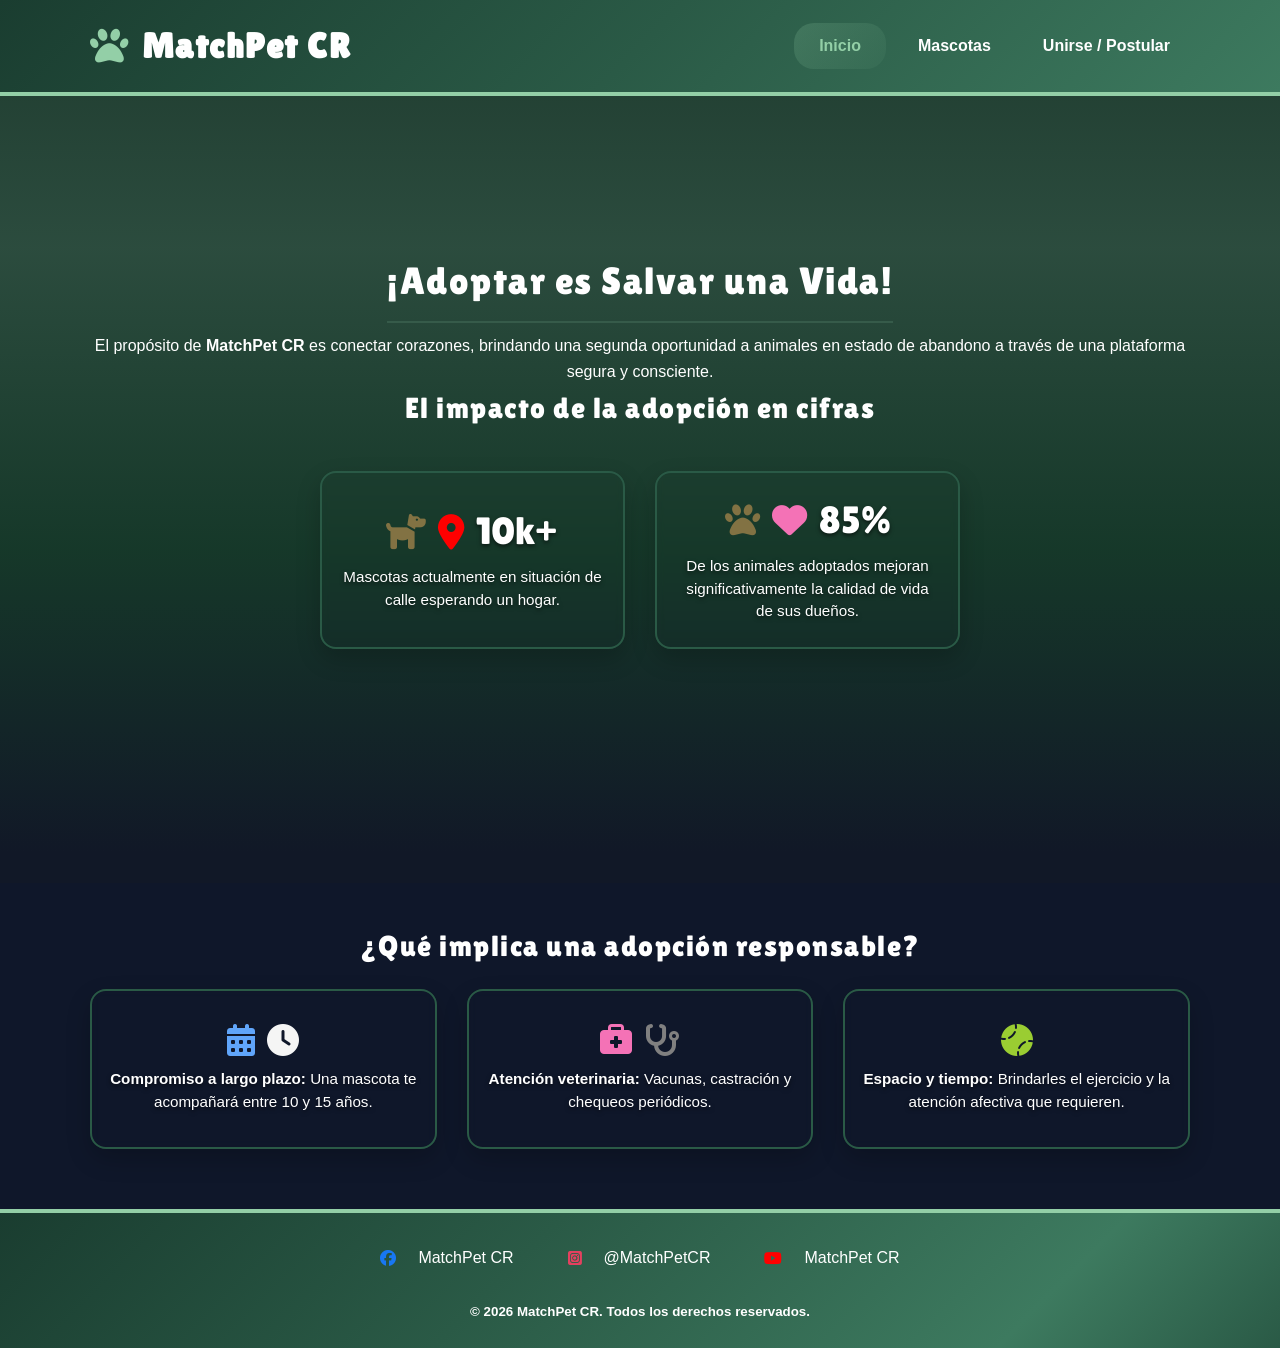
==== index.html @ 10fb6f7b "Refactor visual completo de inicio (fuentes, tarjetas, iconos)" ====
<!DOCTYPE html>
<html lang="es">

<head>
    <meta charset="UTF-8">
    <meta name="viewport" content="width=device-width, initial-scale=1.0"> 
    <meta name="description" content="MatchPet CR es un sitio web informativo y de adopción de mascotas que conecta animales en busca de un hogar con personas interesadas en adoptarlos.">
    <meta name="keywords" content="adopción de mascotas, perros, gatos, refugios, bienestar animal, adopción responsable, Costa Rica">
    <meta name="author" content="MatchPet CR">

    <link rel="preconnect" href="https://fonts.gstatic.com" crossorigin>
    <link href="https://fonts.googleapis.com/css2?family=Lilita+One&display=swap" rel="stylesheet">

    <link rel="stylesheet" href=css/base.css>
    <link rel="stylesheet" href=css/cards.css>
    <link rel="stylesheet" href=css/footer.css> 
    <link rel="stylesheet" href=css/header.css>
    <link rel="stylesheet" href=css/home.css>
    <link rel="stylesheet" href=css/iconos.css>
    <link rel="stylesheet" href=css/pet.css>
    <link rel="stylesheet" href=css/utilities.css>
    <link rel="stylesheet" href="https://cdnjs.cloudflare.com/ajax/libs/font-awesome/6.7.2/css/all.min.css">

    <title>MatchPet CR | Inicio</title>
</head>

<body>

    <header class="site-header">
        <div class="container header-content">
            <p class="logo">
                <i class="fa-solid fa-paw paw-icon"></i>
                <strong>MatchPet CR</strong>
            </p>
            
            <button class="menu-toggle" aria-label="Abrir menú">☰</button> 

            <nav class="main-nav">
                <ul>
                    <li><a href="index.html">Inicio</a></li>
                    <li><a href="catalogo.html">Mascotas</a></li>
                    <li><a href="formulario.html">Unirse / Postular</a></li>
                </ul>
            </nav>
        </div>
    </header>


    <main>
    <section id="inicio" class="pet-section">
        <video autoplay muted loop playsinline class="bg-video">
            <source src="source/videos/perritoanimado.mp4" type="video/mp4">
        </video>

        <div class="content-overlay">

            <div class="inicio-content">
                <h1 class="catalog-title">¡Adoptar es Salvar una Vida!</h1>
                <p>
                    El propósito de <strong>MatchPet CR</strong> es conectar corazones, brindando una segunda oportunidad
                    a animales en estado de abandono a través de una plataforma segura y consciente.
                </p>

                <h2>El impacto de la adopción en cifras</h2>
                
                <!-- Agregamos la clase "cifras-container" para que las tarjetas se muestren en una fila -->
                <div class="cifras-container"> 
                    <!-- La clase "card" define el estilo de cada tarjeta individual, 
                        hay que llamarla cada que creas una tarjeta -->
                    <div class="card"> 
                        <div class="card-icons">
                            <i class="fa-solid fa-dog dog-icon"></i> 
                            <i class="fa-solid fa-location-dot location-icon"></i>
                            <span class="number">10k+</span>
                        </div>
                        <p>Mascotas actualmente en situación de calle esperando un hogar.</p>
                    </div>

                    <!-- Aqui es lo mismo -->
                    <div class="card">
                        <div class="card-icons">
                            <i class="fa-solid fa-paw paw-icon"></i>
                            <i class="fa-solid fa-heart heart-icon"></i>
                            <span class="number">85%</span>
                        </div>
                        <p>De los animales adoptados mejoran significativamente la calidad de vida de sus dueños.</p>
                    </div>

                </div>
            </div>
        </div>
    </section>

    <section id="adopcion-responsable" class="adopcion-responsable">
    <div class="container responsable-content">
        <h2>¿Qué implica una adopción responsable?</h2>
        
        <div class="caracteristicas-container cifras-container">

            <div class="caracteristicas-info card">
                <div class="card-icons">
                    <i class="fa-solid fa-calendar-days calendar-icon"></i>
                    <i class="fa-solid fa-clock clock-icon"></i>
                </div>
                <p>
                    <strong>Compromiso a largo plazo: </strong>
                    Una mascota te acompañará entre 10 y 15 años.
                </p>
            </div>

            <!-- Aqui es lo mismo, sólo cambia el contenido y los iconos -->
            <div class="caracteristicas-info card"> 
                <div class="card-icons">
                    <i class="fa-solid fa-briefcase-medical briefcase-medical-icon"></i>
                    <i class="fa-solid fa-stethoscope stethoscope-icon"></i>
                </div>
                <p>
                    <strong>Atención veterinaria: </strong>
                    Vacunas, castración y chequeos periódicos.
                </p>
            </div>

            <div class="caracteristicas-info card">
                <div class="card-icons">
                    <i class="fa-solid fa-baseball baseball-icon"></i>
                </div>
                <p>
                    <strong>Espacio y tiempo: </strong>
                    Brindarles el ejercicio y la atención afectiva que requieren.
                </p>
            </div>
            </div>
        </div>
    </section>

    </main>

    <footer id="contacto">
        <ul>
            <li><i class="fa-brands fa-facebook facebook-icon"></i><span>MatchPet CR</span></li>
            <li><i class="fa-brands fa-square-instagram instagram-icon"></i><span>@MatchPetCR</span></li>
            <li><i class="fa-brands fa-youtube youtube-icon"></i><span>MatchPet CR</span></li>
        </ul>
        <p>
            <small>&copy; 2026 MatchPet CR. Todos los derechos reservados.</small>
        </p>
    </footer>

    <script src="js/header.js"></script>

</body>

</html>
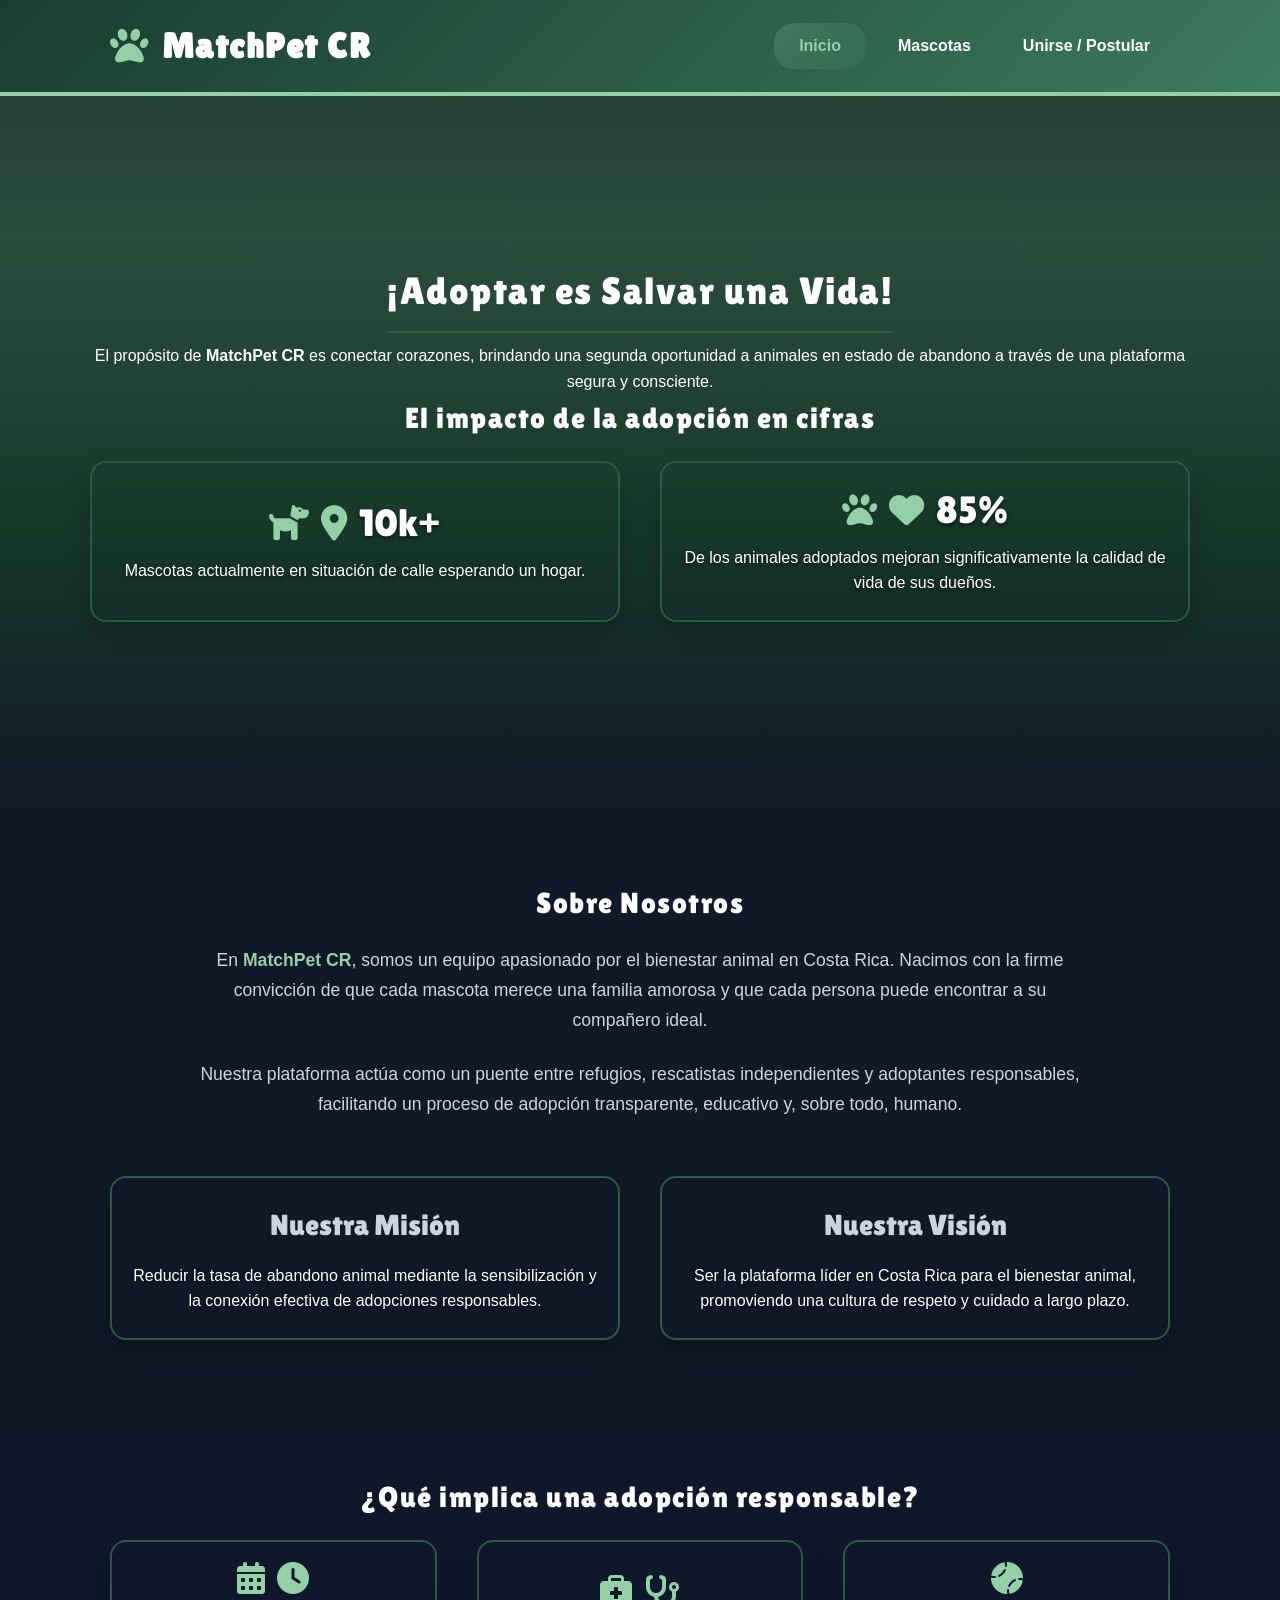
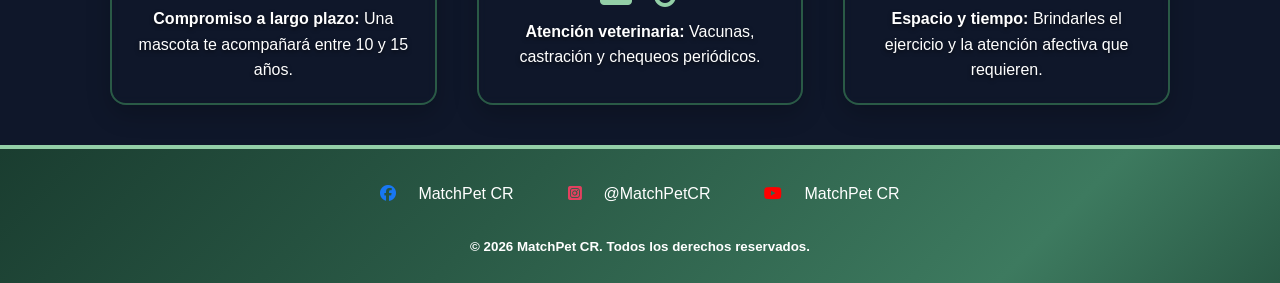
==== commit 8bb4b0e0: "Cambio de video y sobre nosotros" ====
--- a/index.html
+++ b/index.html
@@ -64,72 +64,43 @@
                 <h2>El impacto de la adopción en cifras</h2>
                 
                 <!-- Agregamos la clase "cifras-container" para que las tarjetas se muestren en una fila -->
-                <div class="cifras-container"> 
-                    <!-- La clase "card" define el estilo de cada tarjeta individual, 
-                        hay que llamarla cada que creas una tarjeta -->
-                    <div class="card"> 
-                        <div class="card-icons">
-                            <i class="fa-solid fa-dog dog-icon"></i> 
-                            <i class="fa-solid fa-location-dot location-icon"></i>
-                            <span class="number">10k+</span>
-                        </div>
-                        <p>Mascotas actualmente en situación de calle esperando un hogar.</p>
-                    </div>
+                <div class="cifras-container"></div>
+            </div>
+        </div>
+    </section>
 
-                    <!-- Aqui es lo mismo -->
-                    <div class="card">
-                        <div class="card-icons">
-                            <i class="fa-solid fa-paw paw-icon"></i>
-                            <i class="fa-solid fa-heart heart-icon"></i>
-                            <span class="number">85%</span>
-                        </div>
-                        <p>De los animales adoptados mejoran significativamente la calidad de vida de sus dueños.</p>
-                    </div>
+        <section id="sobre-nosotros" class="sobre-nosotros-section">
+        <div class="container">
+            <h2>Sobre Nosotros</h2>
+            <div class="sobre-nosotros-content">
+                <p>
+                    En <strong>MatchPet CR</strong>, somos un equipo apasionado por el bienestar animal en Costa Rica. 
+                    Nacimos con la firme convicción de que cada mascota merece una familia amorosa y que cada persona 
+                    puede encontrar a su compañero ideal.
+                </p>
+                <p>
+                    Nuestra plataforma actúa como un puente entre refugios, rescatistas independientes y adoptantes 
+                    responsables, facilitando un proceso de adopción transparente, educativo y, sobre todo, humano.
+                </p>
+            </div>
 
+            <div class="cifras-container">
+                <div class="card">
+                    <h3>Nuestra Misión</h3>
+                    <p>Reducir la tasa de abandono animal mediante la sensibilización y la conexión efectiva de adopciones responsables.</p>
+                </div>
+                <div class="card">
+                    <h3>Nuestra Visión</h3>
+                    <p>Ser la plataforma líder en Costa Rica para el bienestar animal, promoviendo una cultura de respeto y cuidado a largo plazo.</p>
                 </div>
             </div>
         </div>
     </section>
-
     <section id="adopcion-responsable" class="adopcion-responsable">
     <div class="container responsable-content">
         <h2>¿Qué implica una adopción responsable?</h2>
         
-        <div class="caracteristicas-container cifras-container">
-
-            <div class="caracteristicas-info card">
-                <div class="card-icons">
-                    <i class="fa-solid fa-calendar-days calendar-icon"></i>
-                    <i class="fa-solid fa-clock clock-icon"></i>
-                </div>
-                <p>
-                    <strong>Compromiso a largo plazo: </strong>
-                    Una mascota te acompañará entre 10 y 15 años.
-                </p>
-            </div>
-
-            <!-- Aqui es lo mismo, sólo cambia el contenido y los iconos -->
-            <div class="caracteristicas-info card"> 
-                <div class="card-icons">
-                    <i class="fa-solid fa-briefcase-medical briefcase-medical-icon"></i>
-                    <i class="fa-solid fa-stethoscope stethoscope-icon"></i>
-                </div>
-                <p>
-                    <strong>Atención veterinaria: </strong>
-                    Vacunas, castración y chequeos periódicos.
-                </p>
-            </div>
-
-            <div class="caracteristicas-info card">
-                <div class="card-icons">
-                    <i class="fa-solid fa-baseball baseball-icon"></i>
-                </div>
-                <p>
-                    <strong>Espacio y tiempo: </strong>
-                    Brindarles el ejercicio y la atención afectiva que requieren.
-                </p>
-            </div>
-            </div>
+        <div class="caracteristicas-container cifras-container"></div>
         </div>
     </section>
 
@@ -147,7 +118,7 @@
     </footer>
 
     <script src="js/header.js"></script>
-
+    <script src="js/home.js"></script>
 </body>
 
-</html>
+</html>
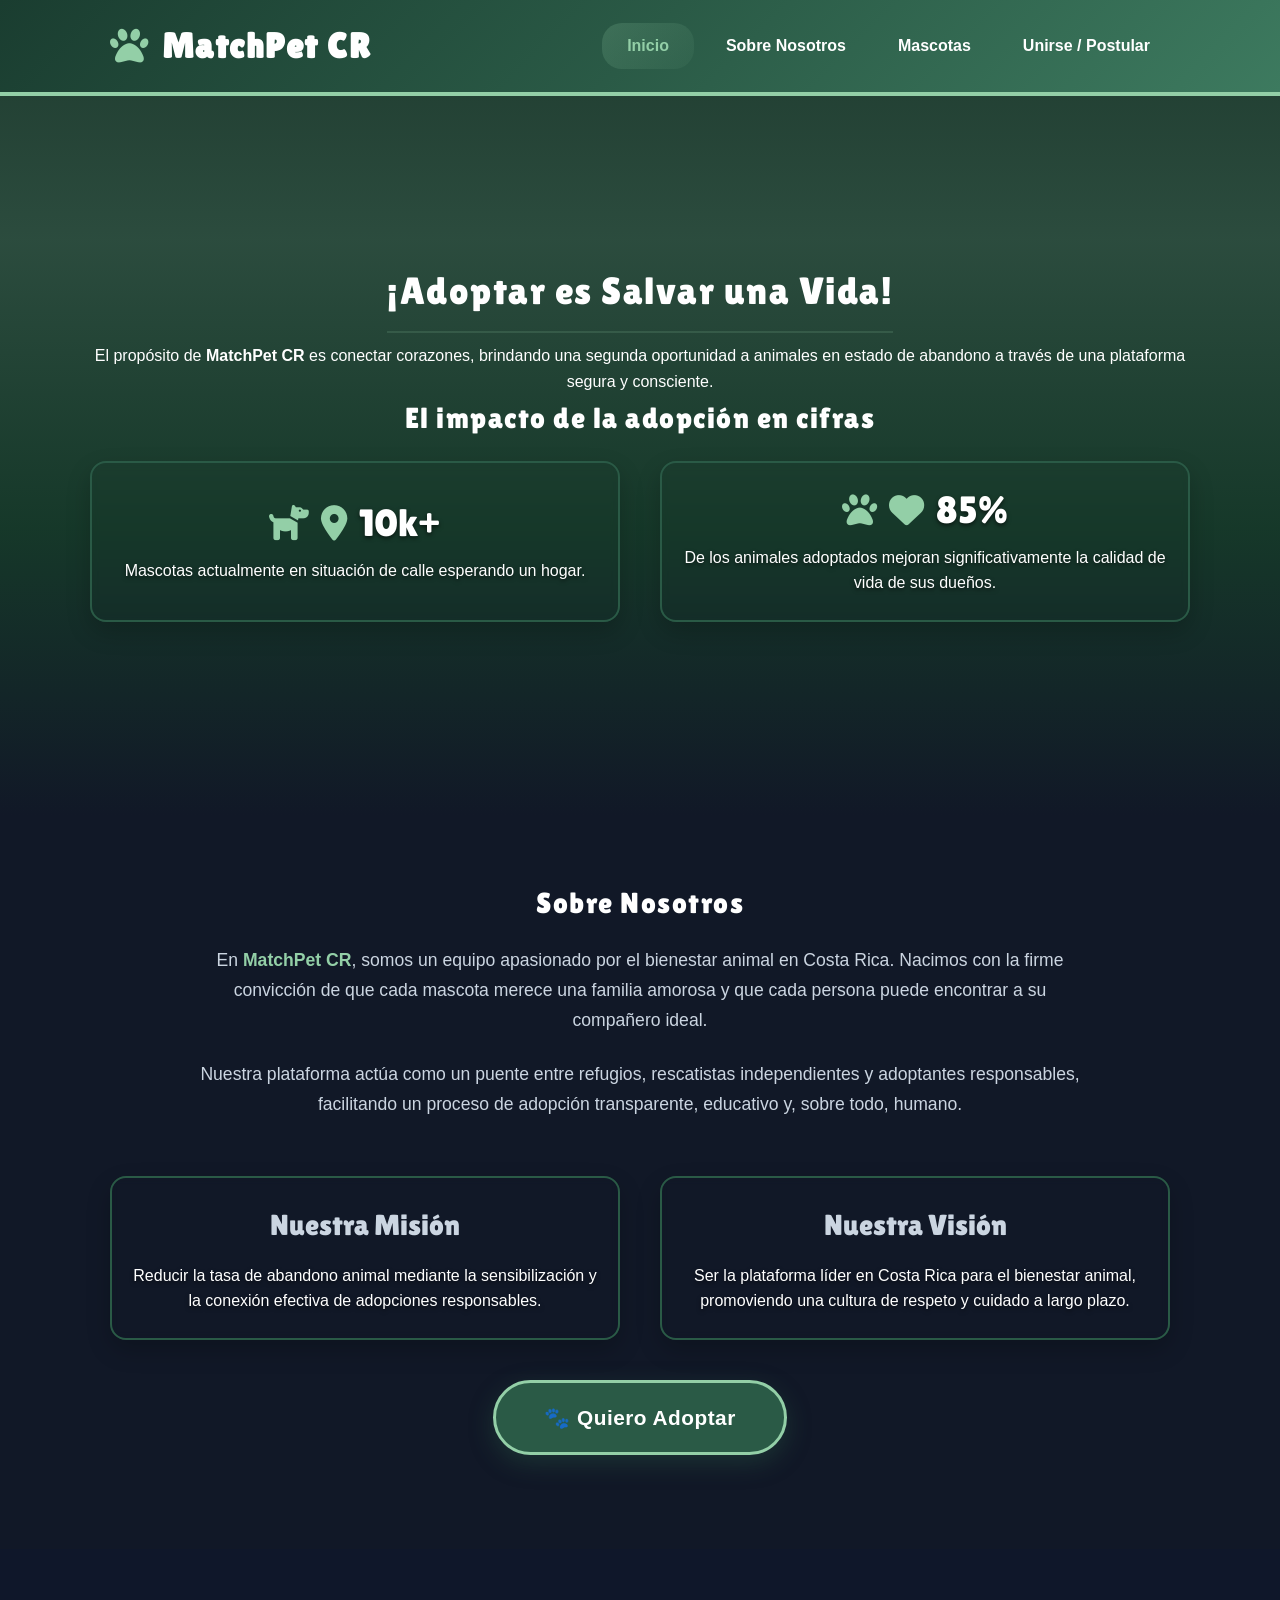
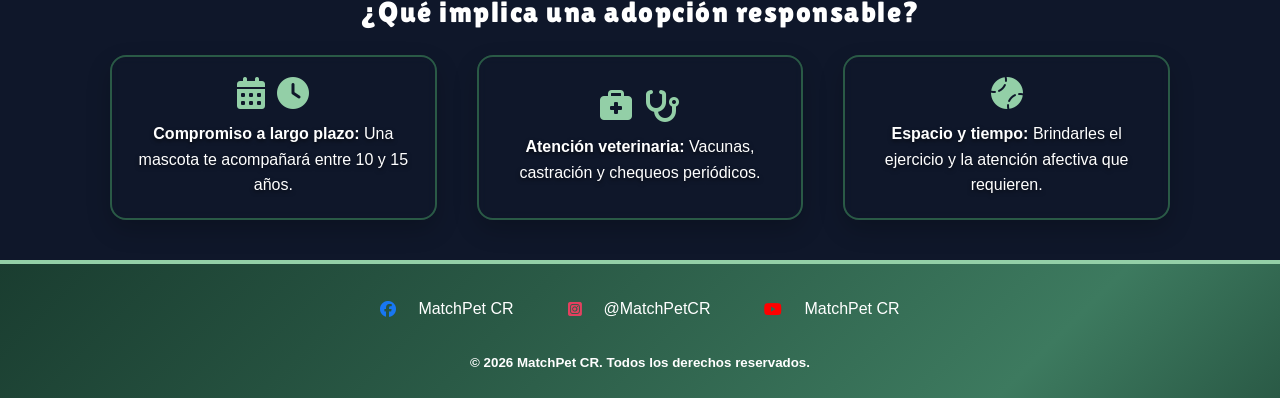
==== commit 1c0820df: "Mejoras en navegación, responsividad y validación de formularios" ====
--- a/index.html
+++ b/index.html
@@ -38,6 +38,7 @@
             <nav class="main-nav">
                 <ul>
                     <li><a href="index.html">Inicio</a></li>
+                    <li><a href="#sobre-nosotros">Sobre Nosotros</a></li>   
                     <li><a href="catalogo.html">Mascotas</a></li>
                     <li><a href="formulario.html">Unirse / Postular</a></li>
                 </ul>
@@ -69,7 +70,7 @@
         </div>
     </section>
 
-        <section id="sobre-nosotros" class="sobre-nosotros-section">
+    <section id="sobre-nosotros" class="sobre-nosotros-section">
         <div class="container">
             <h2>Sobre Nosotros</h2>
             <div class="sobre-nosotros-content">
@@ -94,13 +95,17 @@
                     <p>Ser la plataforma líder en Costa Rica para el bienestar animal, promoviendo una cultura de respeto y cuidado a largo plazo.</p>
                 </div>
             </div>
+
+        <div class="btn-adoptar-wrapper">
+            <a href="catalogo.html" class="btn-adoptar btn-adoptar-grande">🐾 Quiero Adoptar</a>
         </div>
     </section>
+
     <section id="adopcion-responsable" class="adopcion-responsable">
-    <div class="container responsable-content">
-        <h2>¿Qué implica una adopción responsable?</h2>
+        <div class="container responsable-content">
+            <h2>¿Qué implica una adopción responsable?</h2>
         
-        <div class="caracteristicas-container cifras-container"></div>
+            <div id="cifras-adopcion" class="caracteristicas-container cifras-container"></div>
         </div>
     </section>
 
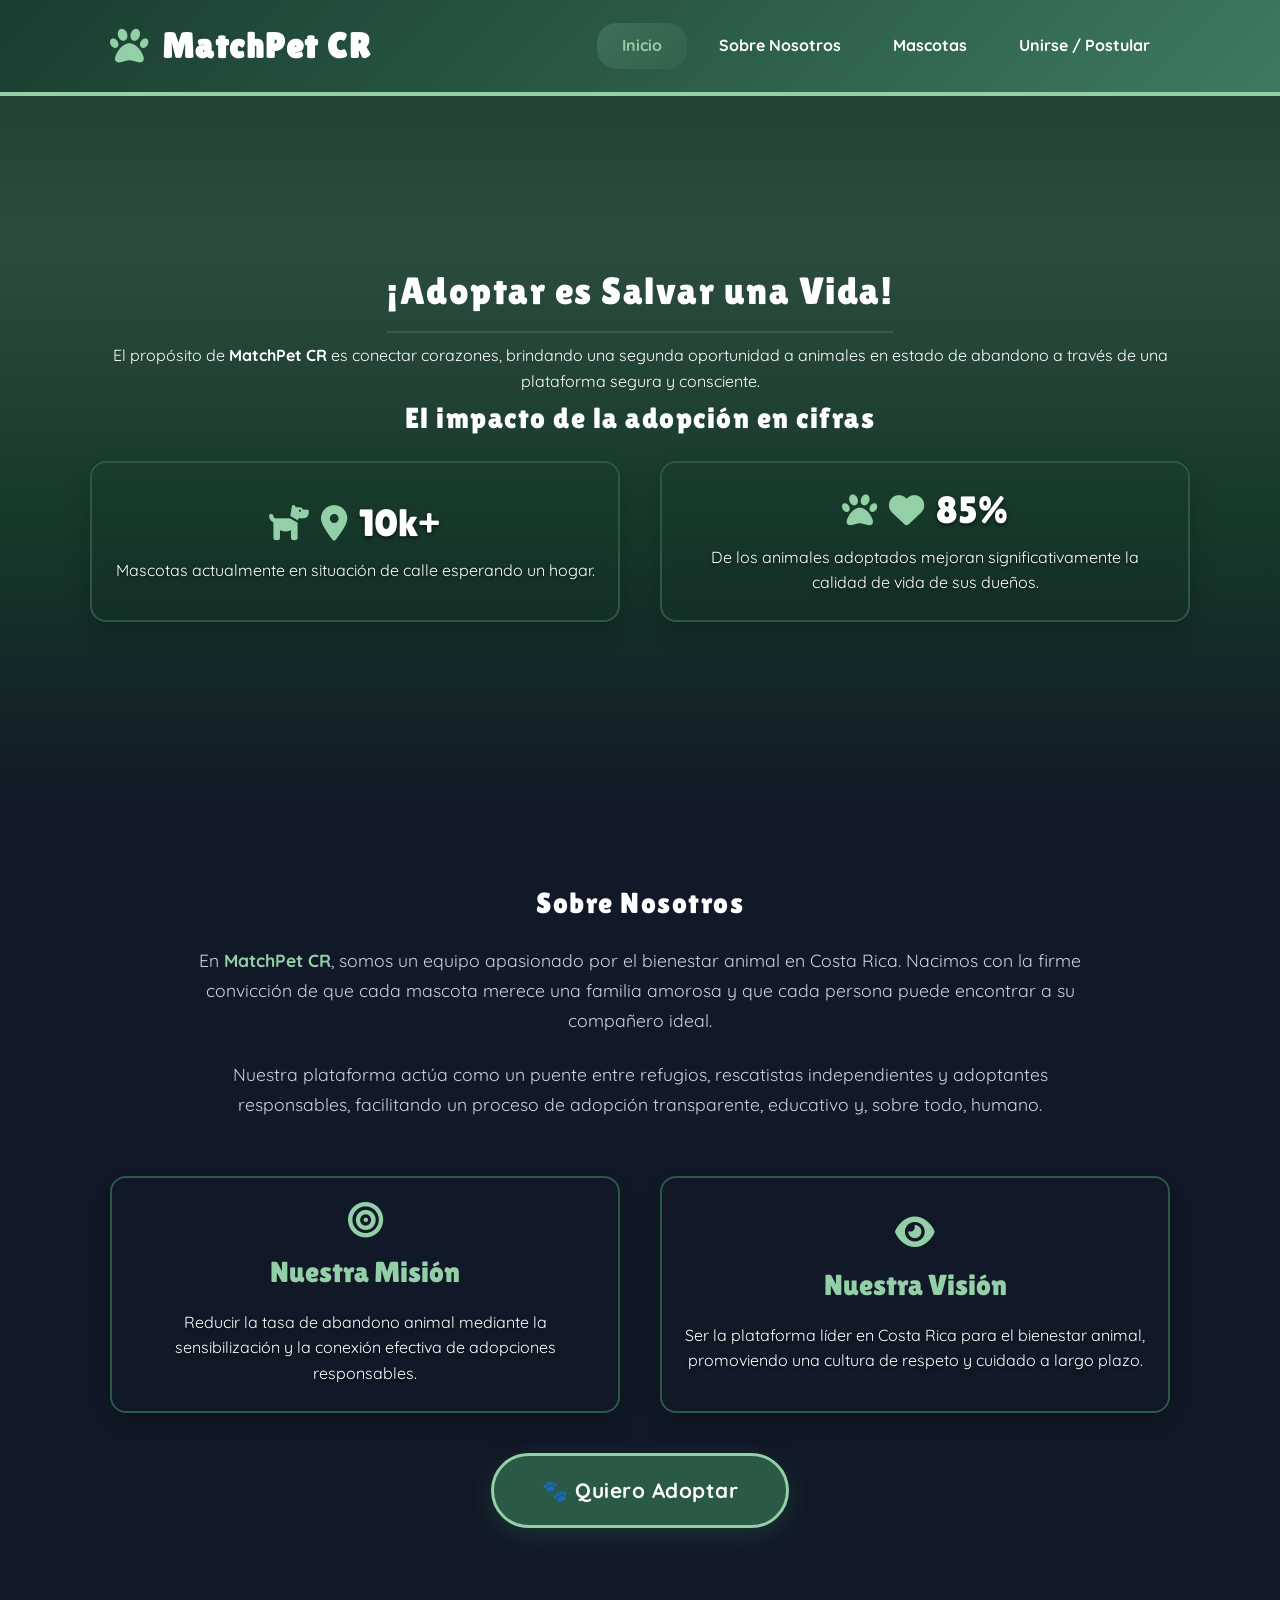
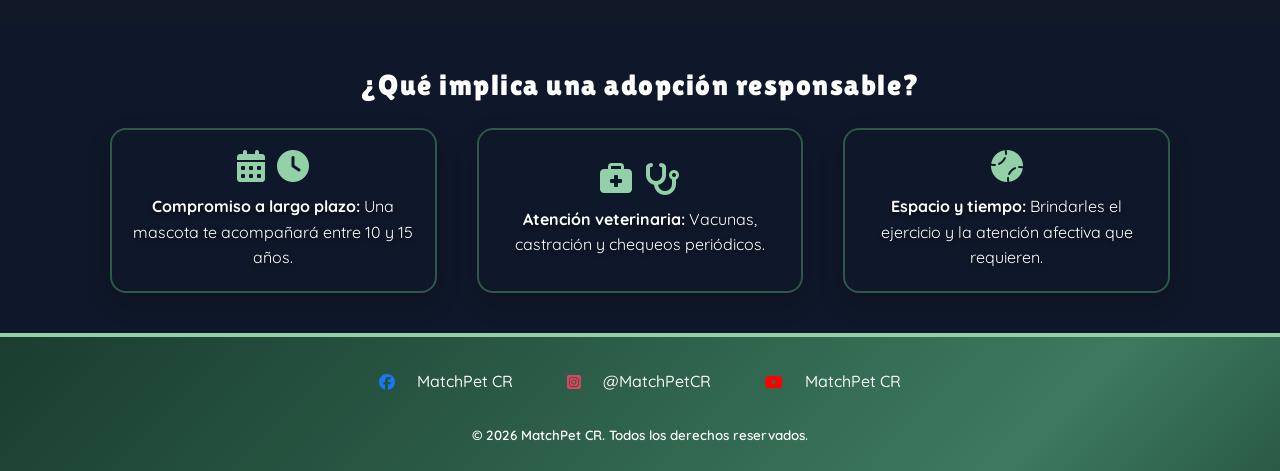
==== commit bf6d2106: "Carga dinámica de datos desde JSON y ajustes visuales" ====
--- a/index.html
+++ b/index.html
@@ -9,16 +9,19 @@
     <meta name="author" content="MatchPet CR">
 
     <link rel="preconnect" href="https://fonts.gstatic.com" crossorigin>
-    <link href="https://fonts.googleapis.com/css2?family=Lilita+One&display=swap" rel="stylesheet">
+    <link href="https://fonts.googleapis.com/css2?family=Lilita+One&display=swap" rel="stylesheet"> 
 
-    <link rel="stylesheet" href=css/base.css>
-    <link rel="stylesheet" href=css/cards.css>
-    <link rel="stylesheet" href=css/footer.css> 
-    <link rel="stylesheet" href=css/header.css>
-    <link rel="stylesheet" href=css/home.css>
-    <link rel="stylesheet" href=css/iconos.css>
-    <link rel="stylesheet" href=css/pet.css>
-    <link rel="stylesheet" href=css/utilities.css>
+    <link href="https://fonts.googleapis.com/css2?family=Quicksand:wght@400;600;700&display=swap" rel="stylesheet">
+
+    
+    <link rel="stylesheet" href="css/base.css">
+    <link rel="stylesheet" href="css/cards.css">
+    <link rel="stylesheet" href="css/footer.css"> 
+    <link rel="stylesheet" href="css/header.css">
+    <link rel="stylesheet" href="css/iconos.css">
+    <link rel="stylesheet" href="css/pet.css">
+    <link rel="stylesheet" href="css/home.css">
+    <link rel="stylesheet" href="css/utilities.css">
     <link rel="stylesheet" href="https://cdnjs.cloudflare.com/ajax/libs/font-awesome/6.7.2/css/all.min.css">
 
     <title>MatchPet CR | Inicio</title>
@@ -33,7 +36,7 @@
                 <strong>MatchPet CR</strong>
             </p>
             
-            <button class="menu-toggle" aria-label="Abrir menú">☰</button> 
+            <button class="menu-toggle">☰</button> 
 
             <nav class="main-nav">
                 <ul>
@@ -85,15 +88,8 @@
                 </p>
             </div>
 
-            <div class="cifras-container">
-                <div class="card">
-                    <h3>Nuestra Misión</h3>
-                    <p>Reducir la tasa de abandono animal mediante la sensibilización y la conexión efectiva de adopciones responsables.</p>
-                </div>
-                <div class="card">
-                    <h3>Nuestra Visión</h3>
-                    <p>Ser la plataforma líder en Costa Rica para el bienestar animal, promoviendo una cultura de respeto y cuidado a largo plazo.</p>
-                </div>
+            <div id="mision-vision-container" class="cifras-container">
+                <!-- Las tarjetas de Misión y Visión se cargarán desde home.js -->
             </div>
 
         <div class="btn-adoptar-wrapper">
--- a/css/base.css
+++ b/css/base.css
@@ -0,0 +1,142 @@
+/* =========================
+CSS BASE - REGLAS GENERALES DEL SITIO
+========================= */
+
+/* Elimina márgenes y espacios automáticos del navegador */
+* {
+    margin: 0;
+    padding: 0;
+    box-sizing: border-box;
+}
+
+/* Configuración general del documento */
+html {
+    font-size: 16px;
+    scroll-behavior: smooth;
+}
+
+/* =========================
+TIPOGRAFÍAS GLOBALES
+========================= */
+
+/* Estilo general del sitio */
+body {
+    font-family: 'Quicksand', sans-serif;
+    font-weight: 400;
+    background-color: #111827;
+    color: whitesmoke;
+    line-height: 1.6;
+}
+
+/* Títulos de secciones con estilo especial */
+h1, 
+h2, 
+h3, 
+h4, 
+h5, 
+h6 {
+    font-family: 'Quicksand', sans-serif;
+    font-weight: 400; 
+}
+
+/* Texto de párrafos */
+p {
+    font-family: 'Quicksand', sans-serif;
+    font-weight: 400;
+    color: #f8fafc;
+}
+
+/* Texto en negrita */
+strong, b {
+    font-weight: 700;
+}
+
+/* Etiquetas y textos pequeños */
+label, small, .label {
+    font-family: 'Quicksand', sans-serif;
+    font-weight: 600;
+}
+
+/* =========================
+MULTIMEDIA ADAPTABLE
+========================= */
+img,
+video,
+iframe {
+    max-width: 100%;
+}
+
+/* Evita deformación y espacios inferiores */
+img {
+    height: auto;
+    display: block;
+}
+
+/* =========================
+ENLACES Y LISTAS
+========================= */
+
+/* Enlaces sin subrayado */
+a {
+    text-decoration: none;
+    font-family: 'Quicksand', sans-serif;
+}
+
+/* Viñetas dentro del bloque */
+ul {
+    list-style: none;  
+}
+
+/* =========================
+RESPONSIVE 
+========================= */
+
+/* Tablets */
+@media (max-width: 768px) {
+    body {
+        font-size: 0.95rem;
+    }
+    
+    h1 {
+        font-size: 1.8rem;
+    }
+    
+    h2 {
+        font-size: 1.4rem;
+    }
+}
+
+/* Celulares */
+@media (max-width: 480px) {
+    body {
+        font-size: 0.9rem;
+    }
+    
+    h1 {
+        font-size: 1.5rem;
+    }
+    
+    h2 {
+        font-size: 1.2rem;
+    }
+}
+
+/* Celulares muy pequeños (≤ 400px) */
+@media (max-width: 400px) {
+    body {
+        font-size: 0.85rem;  /* Reduce ligeramente el texto base */
+        line-height: 1.5;
+    }
+    h1 {
+        font-size: 1.3rem;
+    }
+    h2 {
+        font-size: 1.1rem;
+    }
+    h3 {
+        font-size: 1rem;
+    }
+    p, li, label, input, select, textarea {
+        font-size: 0.85rem;
+    }
+}
--- a/css/cards.css
+++ b/css/cards.css
@@ -0,0 +1,65 @@
+/* =========================
+TARJETAS DE CIFRAS 
+========================= */
+
+/* Contenedor principal de las tarjetas */
+.cifras-container { 
+    display: flex; 
+    flex-wrap: wrap; 
+    gap: 20px; 
+    margin-top: 25px; 
+} 
+
+/* Tarjeta individual */
+.card { 
+    background-color: rgba(255, 255, 255, 0.08); 
+    border: 1px solid rgba(147, 207, 167, 0.6);
+    border-radius: 16px; 
+    padding: 24px; 
+    flex: 1 1 280px; 
+    box-shadow: 0 18px 40px rgba(0, 0, 0, 0.35); 
+    backdrop-filter: blur(8px);
+    box-sizing: border-box; 
+} 
+
+/* Contenedor de iconos y número */
+.card-icons { 
+    display: flex; 
+    align-items: center; 
+    gap: 10px; 
+    margin-bottom: 15px; 
+} 
+
+/* Número destacado de la tarjeta */
+.card-icons .number { 
+    font-size: 1.8rem; 
+    font-weight: bold; 
+    color: #93CFA7; 
+    font-family: 'MiFuenteCustom', sans-serif; 
+    line-height: 1.2;
+} 
+
+/* Texto descriptivo de la tarjeta */
+.card p { 
+    margin-bottom: 0; 
+    color: #e2e8f0; 
+    font-size: 1rem; 
+    line-height: 1.5;
+}
+
+/* =========================
+RESPONSIVIDAD PARA TARJETAS DE CIFRAS
+========================= */
+
+@media (max-width: 400px) {
+    .cifras-container {
+        gap: 12px;
+    }
+    .card {
+        padding: 14px;
+        flex-basis: 100%;
+    }
+    .card-icons .number {
+        font-size: 1.3rem;
+    }
+}
--- a/css/footer.css
+++ b/css/footer.css
@@ -0,0 +1,70 @@
+/* =========================
+FOOTER
+========================= */
+
+/* Contenedor principal del footer */
+#contacto {
+    background: linear-gradient(135deg, #1a3d30 0%, #2A5A46 40%, #3d7a5f 80%, #2A5A46 100%);
+    color: white;
+    border-top: 4px solid #93CFA7;
+
+    padding: 30px 20px;
+    font-size: 1rem;
+    margin-top: 0;
+
+    text-align: center;
+
+    box-sizing: border-box;
+    width: 100%;
+}
+
+/* Lista de redes sociales */
+#contacto ul {
+    display: flex;
+    flex-wrap: wrap;
+    justify-content: center;
+    gap: 30px;
+
+    padding: 0;
+    margin: 0;
+
+    list-style: none;
+}
+
+/* Cada elemento de la lista */
+#contacto ul li {
+    display: flex;
+    align-items: center;
+    gap: 22px;
+
+    padding: 8px 12px;
+}
+
+/* Texto de redes en negrita */
+#contacto ul li span {
+    font-weight: 470;
+}
+
+/* Espacio entre redes sociales y copyright */
+#contacto p {
+    padding-top: 1.2rem;
+    padding-bottom: 16px;
+    margin: 0;
+}
+
+/* =========================
+RESPONSIVE - PANTALLAS GRANDES
+========================= */
+@media (min-width: 768px) {
+    #contacto {
+        padding: 24px 40px;
+        justify-content: space-between;
+        text-align: center;
+    }
+
+    /* En escritorio, las redes quedan a la izquierda y el copyright a la derecha */
+    #contacto p {
+        padding-bottom: 0;  /* Solo eliminamos el padding inferior */
+        margin: 0;
+    }
+}
--- a/css/header.css
+++ b/css/header.css
@@ -0,0 +1,358 @@
+/* =========================
+HEADER Y NAVEGACIÓN
+========================= */
+
+/* Header fijo superior */
+.site-header {
+    /* Fondo y colores */
+    background: linear-gradient(135deg, #1a3d30 0%, #2A5A46 50%, #3d7a5f 100%);
+    color: white;
+    border-bottom: 4px solid #93CFA7;
+    
+    /* Medidas y espaciado */
+    padding: 12px 20px;
+    width: 100%;
+    
+    /* Posicionamiento */
+    position: fixed;
+    top: 0;
+    left: 0;
+    z-index: 1000;
+    
+    /* Modelo de caja */
+    box-sizing: border-box;
+}
+
+/* Contenedor interno del header.
+.main-nav vive ANIDADO dentro de este contenedor (junto al logo y al
+botón hamburguesa), no como hermano de .header-content. Por eso se
+agrega flex-wrap: cuando el menú se abre y pide width:100%, no le
+cabe en la misma fila junto al logo y el botón, así que el navegador
+   lo manda automáticamente a su propia línea, debajo. */
+.header-content {
+    /* Flexbox */
+    display: flex;
+    flex-wrap: wrap;
+    align-items: center;
+    justify-content: space-between;
+    
+    /* Medidas */
+    max-width: 1200px;
+}
+
+/* Logo del sitio */
+.logo {
+    /* Texto - Fuente más llamativa */
+    font-size: 1.8rem;
+    letter-spacing: 1.5px;
+    font-family: 'Lilita One', cursive; 
+    white-space: nowrap;
+    
+    /* Medidas y espaciado */
+    margin: 0;
+    gap: 12px;
+    
+    /* Flexbox */
+    display: flex;
+    align-items: center;
+}
+
+/* =========================
+LOGO
+========================= */
+.logo i {
+    /* Colores */
+    color: #93CFA7;
+    
+    /* Medidas */
+    font-size: 2rem;
+    
+    /* Animación */
+    animation: pawWave 2s ease-in-out infinite;
+
+    margin-left: auto;
+}
+
+/* Animación de la huella */
+@keyframes pawWave {
+    0%, 100% { transform: rotate(0deg); }
+    25% { transform: rotate(-5deg); }
+    75% { transform: rotate(5deg); }
+}
+
+/* Botón hamburguesa */
+.menu-toggle {
+    /* Medidas */
+    font-size: 1.8rem;
+    
+    /* Colores y bordes */
+    color: white;
+    background: none;
+    border: none;
+    
+    /* Interacción */
+    cursor: pointer;
+    
+    /* Display */
+    display: block;
+}
+
+/* =========================
+MENÚ PRINCIPAL 
+========================= */
+.main-nav {
+    width: 100%;
+    
+    /* Flexbox */
+    display: none;
+    flex-direction: column;
+}
+
+/* Cuando el menú está abierto */
+.main-nav.open {
+    display: flex;
+}
+
+/* Lista de enlaces */
+.main-nav ul {
+    /* Flexbox */
+    display: flex;
+    flex-direction: column;
+    align-items: center;
+    gap: 15px;
+    
+    /* Medidas y espaciado */
+    padding: 0;
+    margin: 0;
+    width: 100%;
+    
+    /* Estilos */
+    list-style: none;
+}
+
+/* Enlaces del menú - solo celular */
+.main-nav a {
+    /* Texto */
+    color: white;
+    font-weight: bold;
+    text-align: center;
+    text-decoration: none;
+    
+    /* Medidas y espaciado */
+    padding: 12px 20px;
+    width: 90%;
+    max-width: 300px;
+    margin: 0 auto;
+    
+    /* Display y posición */
+    display: block;
+    position: relative;
+    
+    /* Bordes */
+    border-radius: 6px;
+    
+    /* Transiciones */
+    transition: all 0.3s ease;
+}
+
+/* Enlaces - hover */
+.main-nav a:hover {
+    /* Colores */
+    background-color: rgba(147, 207, 167, 0.25);
+    color: #93CFA7;
+    
+    /* Bordes */
+    border-radius: 20px;
+    
+    /* Transformaciones */
+    transform: scale(1.05);
+}
+
+/* Línea decorativa bajo los enlaces */
+.main-nav a::after {
+    /* Contenido */
+    content: '';
+    
+    /* Posición */
+    position: absolute;
+    bottom: 0;
+    left: 50%;
+    transform: translateX(-50%);
+    
+    /* Medidas */
+    width: 0;
+    height: 2px;
+    
+    /* Colores */
+    background: #93CFA7;
+    
+    /* Transiciones */
+    transition: all 0.3s ease;
+}
+
+/* Línea decorativa - hover */
+.main-nav a:hover::after {
+    width: 60%;
+}
+
+/* Enlace activo (página actual) - solo celular */
+.main-nav a.active {
+    /* Colores */
+    background: linear-gradient(135deg, rgba(147, 207, 167, 0.3), rgba(147, 207, 167, 0.1));
+    color: #93CFA7;
+    border: 2px solid rgba(147, 207, 167, 0.3);
+    
+    /* Medidas y espaciado */
+    padding: 12px 25px;
+    
+    /* Bordes */
+    border-radius: 20px;
+}
+
+/* =========================
+AJUSTE DEL PRIMER CONTENIDO
+(Para que el header fijo no lo tape)
+========================= */
+.inicio-content {
+    /* Flexbox */
+    display: flex;
+    flex-direction: column;
+    align-items: center;
+    
+    /* Texto */
+    text-align: center;
+    
+    /* Medidas y espaciado */
+    width: 100%;
+}
+
+/* =========================
+RESPONSIVE
+========================= */
+@media (min-width: 768px) {
+    .header-mobile-actions {
+        display: none; /* Asegura que no se vea en desktop */
+    }
+
+    /* Header */
+    .site-header {
+        padding: 18px 0px;
+        border-bottom: 4px solid #93CFA7; 
+    }
+    
+    /* Logo - más grande en PC */
+    .logo {
+        font-size: 2.2rem;
+    }
+    
+    .logo i {
+        font-size: 2.4rem;
+    }
+    
+    /* Botón hamburguesa */
+    .menu-toggle {
+        display: none;
+    }
+    
+    /* Resetear completamente el menú para PC */
+    .main-nav {
+        /* Posición */
+        width: auto;
+        
+        /* Fondo y bordes */
+        background: none !important;
+        background-color: transparent !important;
+        border-bottom: none;
+        
+        /* Medidas y espaciado */
+        padding: 0;
+        
+        /* Flexbox */
+        display: flex !important;
+    }
+    
+    /* Lista de enlaces - PC */
+    .main-nav ul {
+        flex-direction: row;
+        gap: 12px;
+        width: auto;
+    }
+    
+    /* Enlaces - PC */
+    .main-nav a {
+        /* Medidas y espaciado */
+        width: auto;
+        max-width: none;
+        padding: 10px 20px;
+        margin: 0;
+        
+        /* Texto */
+        text-align: left;
+        
+        /* Colores y bordes */
+        background: none !important;
+        border: none !important;
+        border-radius: 20px;
+        
+        /* Transformaciones */
+        transform: none !important;
+    }
+    
+    /* Quitar línea decorativa en PC */
+    .main-nav a::after {
+        display: none;
+    }
+    
+    /* Hover en PC */
+    .main-nav a:hover {
+        /* Colores */
+        background-color: rgba(147, 207, 167, 0.2) !important;
+        color: #93CFA7;
+        
+        /* Transformaciones */
+        transform: translateY(-2px);
+        
+        /* Bordes - redondeados */
+        border-radius: 20px !important;
+    }
+    
+    /* Enlace activo en PC */
+    .main-nav a.active {
+        /* Colores */
+        background: linear-gradient(135deg, rgba(147, 207, 167, 0.2), rgba(147, 207, 167, 0.05)) !important;
+        color: #93CFA7;
+        
+        /* Medidas y espaciado */
+        padding: 10px 25px !important;
+        
+        /* Bordes */
+        border-radius: 20px !important;
+        border: none !important;
+        
+        /* Transformaciones */
+        transform: none !important;
+    }
+}
+
+/* Celulares muy pequeños (≤ 400px) */
+@media (max-width: 400px) {
+    .site-header {
+        padding: 10px 12px;  /* Menos padding horizontal */
+    }
+    .logo {
+        font-size: 1.3rem;   /* Logo más pequeño */
+    }
+    .logo i {
+        font-size: 1.5rem;
+    }
+    .menu-toggle {
+        font-size: 1.5rem;   /* Botón hamburguesa más pequeño */
+        margin-left: auto;   /* Para que quede a la derecha */
+    }
+    .main-nav a {
+        padding: 10px 12px;
+        font-size: 0.9rem;
+        width: 95%;          /* Ocupa casi todo el ancho */
+        max-width: 280px;
+    }
+}
--- a/css/iconos.css
+++ b/css/iconos.css
@@ -0,0 +1,112 @@
+/* =========================
+ICONOS DE LA PÁGINA DE INICIO
+========================= */
+
+.dog-icon {
+    color: #93CFA7;
+}
+
+.location-icon {
+    color: #93CFA7;
+}
+
+.paw-icon {
+    color: #93CFA7;
+}
+
+.heart-icon {
+    color: #93CFA7;
+}
+
+.calendar-icon {
+    color: #93CFA7;
+}
+
+.clock-icon {
+    color: #93CFA7;
+}
+
+.briefcase-medical-icon {
+    color: #93CFA7;
+}
+
+.stethoscope-icon {
+    color: #93CFA7;
+
+}
+
+.baseball-icon {
+    color: #93CFA7;
+}
+
+/* =========================
+ICONOS DE REDES SOCIALES
+========================= */
+
+.facebook-icon {
+    color: #1877F2;
+}
+
+.instagram-icon {
+    color: #E4405F;
+}
+
+.youtube-icon {
+    color: #FF0000;
+}
+
+/* =========================
+ICONOS DE GÉNERO (MASCOTAS)
+(Catálogo - sexo)
+========================= */
+
+.text-pink {
+    color: #f472b6;
+}
+
+.text-blue {
+    color: #60a5fa;
+}
+
+/* =========================
+ICONOS DE INTERFAZ
+(Buscar, filtrar, etc.)
+========================= */
+
+/* Lupa de búsqueda */
+.search-icon {
+    color: #475569;
+    transition: color 0.3s ease;
+
+    position: absolute;
+    left: 16px;
+    font-size: 1.1rem;
+}
+
+/* Cuando el input de búsqueda está en foco, la lupa se vuelve verde */
+.search-input-box input:focus + .search-icon {
+    color: #93CFA7;
+}
+
+/* =========================
+ICONOS DENTRO DE BOTONES
+========================= */
+
+/* Iconos dentro de botones de tipo .btn-* */
+.btn-vaciar i,
+.btn-enviar i,
+.btn-limpiar i {
+    margin-right: 8px;
+    /* Los colores los heredan del botón, pero si quieres forzarlos: */
+    color: inherit;
+}
+
+/* =========================
+AJUSTES ADICIONALES PARA ICONOS
+========================= */
+
+/* Iconos en la lista de detalles de mascotas (catálogo) */
+.pet-details-list i {
+    color: #93CFA7;
+    margin-right: 5px;
+}
--- a/css/pet.css
+++ b/css/pet.css
@@ -0,0 +1,118 @@
+/* =========================
+SECCIÓN PET
+========================= */
+
+/* Contenedor principal de la sección */
+.pet-section {
+    position: relative;
+
+    display: flex;
+    align-items: center;
+    justify-content: center;
+
+    min-height: 80vh;
+
+    background-color: #1a362a;
+}
+
+/* Capa de degradado sobre el video */
+.pet-section::before {
+    content: '';
+    position: absolute;
+    inset: 0;
+    z-index: 1;
+
+    background: linear-gradient(
+        to bottom,
+        rgba(105, 152, 131, 0.119) 0%,
+        rgba(84, 126, 108, 0.30) 20%,
+        rgba(20, 57, 41, 0.70) 60%,
+        rgba(17, 24, 39, 1) 100%
+    );
+
+    pointer-events: none;
+}
+
+/* Video de fondo */
+.bg-video {
+    position: absolute;
+    top: 0;
+    left: 0;
+    z-index: 0;
+
+    width: 100%;
+    height: 100%;
+
+    object-fit: cover;
+}
+
+/* Capa de contenido sobre el video */
+.content-overlay {
+    position: relative;
+    top: 0;
+    left: 0;
+    z-index: 2;
+
+    width: 100%;
+    height: 100%;
+}
+
+/* Contenido principal */
+.inicio-content {
+    position: relative;
+    z-index: 3;
+
+    width: 100%;
+
+    padding: 40px 20px 100px;
+
+    box-sizing: border-box;
+}
+
+/* =========================
+RESPONSIVIDAD 
+========================= */
+
+/* Tablets en adelante */
+@media (min-width: 768px) {
+    .inicio-content {
+        padding: 90px 90px 120px;
+    }
+}
+
+/* Ocultar video en móviles y usar fondo sólido */
+@media (max-width: 768px) {
+    .bg-video {
+        display: none !important;
+    }
+    .pet-section {
+        background-color: #0f172a; 
+    }
+    /* Opcional: si el degradado (::before) interfiere, también lo ocultamos o cambiamos */
+    .pet-section::before {
+        display: none;
+    }
+}
+
+/* Celulares muy pequeños (≤ 400px) */
+@media (max-width: 400px) {
+    .inicio-content {
+        padding: 20px 12px 60px;  /* Menos padding */
+    }
+    .inicio-content h1 {
+        font-size: 1.4rem;
+    }
+    .inicio-content p {
+        font-size: 0.85rem;
+    }
+    .card {
+        padding: 16px;
+        flex-basis: 100%;
+    }
+    .card-icons .number {
+        font-size: 1.4rem;
+    }
+    .card p {
+        font-size: 0.85rem;
+    }
+}
--- a/css/home.css
+++ b/css/home.css
@@ -0,0 +1,335 @@
+/* =========================
+FONDO GENERAL
+========================= */
+body {
+    background-color: #111827; 
+    color: #cbd5e1;            
+    font-family: 'Quicksand', sans-serif; 
+}
+
+/* =========================
+Títulos principales
+========================= */
+h1.catalog-title,
+.catalog-title {
+    font-family: 'Lilita One', cursive;
+    font-size: 2.4rem;
+    font-weight: normal;
+    color: white;
+    border-bottom: 2px solid rgba(147, 207, 167, 0.15);
+    padding-bottom: 10px;
+    margin-bottom: 10px;
+    text-align: center; 
+    letter-spacing: 1.5px;
+}
+
+/* Estilo general para h2 (Sobre Nosotros, Misión, Visión, etc.) */
+h2,
+.section-title {
+    font-family: 'Lilita One', cursive;
+    font-size: 1.8rem;
+    font-weight: normal;
+    color: white;
+    text-align: center;
+    margin-bottom: 20px;
+    letter-spacing: 1.5px;
+}
+
+/* =========================
+PARRÁFOS Y TEXTOS
+========================= */
+p, .text-content {
+    color: white;
+    font-size: 1rem;
+    line-height: 1.6;
+}
+
+/* =========================
+CONTENEDOR DE CIFRAS GRID
+========================= */
+.cifras-container {
+    display: grid;
+    grid-template-columns: repeat(auto-fit, minmax(260px, 1fr));
+    gap: 40px;
+    margin: 0 auto;
+    max-width: 1100px;
+}
+
+.card {
+    background-color: transparent;
+    backdrop-filter: blur(4px);
+    border: 2px solid #2A5A46;
+    border-radius: 16px;
+    box-shadow: 0 10px 25px rgba(0, 0, 0, 0.2);
+    padding: 24px 20px;        
+    min-height: 240x;         
+    text-align: center;
+    display: flex;
+    flex-direction: column;
+    justify-content: center;
+    align-items: center;
+    transition: transform 0.3s cubic-bezier(0.4, 0, 0.2, 1),
+                border-color 0.3s ease;
+}
+
+/* Iconos dentro de las tarjetas */
+.card-icons {
+    display: flex;
+    justify-content: center;
+    align-items: center;
+    gap: 12px;
+    font-size: 2.2rem;
+    color: #93CFA7;
+    margin-bottom: 12px;
+}
+
+.card:hover {
+    transform: translateY(-6px);
+    border-color: #93CFA7;
+    box-shadow: 0 12px 35px rgba(255, 255, 255, 0.15);  
+}
+
+.card-icons .number {
+    font-family: 'Lilita One', cursive;
+    font-size: 2.4rem;
+    font-weight: normal;
+    color: white;
+    text-shadow: 0 2px 4px rgba(0, 0, 0, 0.6);
+}
+
+/* Texto dentro de las tarjetas */
+.card p {
+    color: white;
+    font-size: 0.95rem;
+    margin: 0;
+    text-shadow: 0 2px 4px rgba(0, 0, 0, 0.6); 
+}
+
+.card p strong {
+    color: white;
+    font-weight: 700;
+}
+
+/* =========================
+ADOPCIÓN RESPONSABLE
+========================= */
+.adopcion-responsable {
+    background-color: #0f172a; /* fondo más oscuro para contraste */
+    padding: 40px 0;
+    margin-top: 30px;
+}
+
+.adopcion-responsable .cifras-container {
+    margin-top: 10px;
+}
+
+/* Ajuste para las tarjetas de características */
+.caracteristicas-info.card {
+    padding: 20px 18px;        
+    min-height: 160px;         
+}
+
+.caracteristicas-info .card-icons {
+    font-size: 2rem;
+}
+
+/* =========================
+SOBRE NOSOTROS
+========================= */
+.sobre-nosotros {
+    background-color: #0d152a; 
+    color: white;
+    padding: 60px 0;
+    position: relative;
+    overflow: hidden;
+}
+
+/* =========================
+BOTÓN "QUIERO ADOPTAR" EN SOBRE NOSOTROS
+========================= */
+.btn-adoptar-wrapper {
+    text-align: center;
+    margin-top: 2.5rem;
+}
+
+.btn-adoptar-grande {
+    display: inline-block;
+    padding: 18px 48px;
+    font-size: 1.3rem;
+    font-weight: 700;
+    background: #2A5A46;
+    color: #ffffff;
+    border: 3px solid #93CFA7;
+    border-radius: 50px;
+    box-shadow: 0 8px 25px rgba(42, 90, 70, 0.4);
+    transition: all 0.3s cubic-bezier(0.4, 0, 0.2, 1);
+    text-decoration: none;
+    letter-spacing: 0.5px;
+}
+
+.btn-adoptar-grande:hover {
+    background: #93CFA7;
+    color: #0f172a;
+    transform: scale(1.05);
+    box-shadow: 0 12px 35px rgba(147, 207, 167, 0.5);
+}
+
+.btn-adoptar-grande:active {
+    transform: scale(0.97);
+}
+
+/* =========================
+TIPOGRAFÍA Y CONTENIDO CENTRAL
+========================= */
+.container {
+    max-width: 1200px; 
+    margin: 0 auto;
+    padding: 0 20px;
+}
+
+.sobre-nosotros h2 {
+    font-family: 'Lilita One', cursive;
+    font-size: 2.8rem;
+    color: white;
+    text-align: center;
+    margin-bottom: 2rem;
+    letter-spacing: 1.5px;
+}
+
+.sobre-nosotros-content {
+    max-width: 900px; 
+    margin: 0 auto 3.5rem auto;
+    text-align: center;
+}
+
+.sobre-nosotros-content p {
+    font-size: 1.1rem;
+    line-height: 1.7;
+    margin-bottom: 1.5rem;
+    color: #cbd5e1; 
+}
+
+/* Estilo para las palabras clave o MatchPet CR */
+.sobre-nosotros-content strong,
+.sobre-nosotros-content p .highlight {
+    color: #93CFA7; 
+    font-weight: bold;
+}
+
+/* =========================
+TARJETAS CON EFECTO
+========================= */
+.tarjetas-container {
+    display: grid;
+    grid-template-columns: repeat(auto-fit, minmax(300px, 1fr));
+    gap: 40px;
+    margin: 0 auto;
+    max-width: 1100px;
+}
+
+.card.glass-card {
+    background: rgba(26, 34, 52, 0.5); 
+    backdrop-filter: blur(8px); 
+    -webkit-backdrop-filter: blur(8px); 
+    border: 2px solid #2a5a46; 
+    border-radius: 20px;
+    
+    padding: 40px;
+    text-align: center;
+    box-shadow: 0 12px 32px 0 rgba(0, 0, 0, 0.3);
+    transition: transform 0.3s ease, border-color 0.3s ease;
+}
+
+/* Efecto hover en la tarjeta */
+.card.glass-card:hover {
+    transform: translateY(-8px); 
+    border-color: #93CFA7; 
+    box-shadow: 0 12px 35px rgba(255, 255, 255, 0.15);
+}
+
+/* Tipografía dentro de las tarjetas */
+.card h3 {
+    font-family: 'Lilita One', cursive;
+    color: #cbd5e1; /* Gris claro */
+    font-size: 1.8rem;
+    margin-top: 0;
+    margin-bottom: 15px;
+}
+
+.card p {
+    color: white;
+    font-size: 1rem;
+    line-height: 1.6;
+    margin: 0;
+}
+
+/* =========================
+RESPONSIVE
+========================= */
+@media (max-width: 768px) {
+    h1.catalog-title {
+        font-size: 1.8rem;
+    }
+    h2 {
+        font-size: 1.5rem;
+    }
+    .cifras-container {
+        display: grid !important;
+        grid-template-columns: 1fr !important;   
+        flex-direction: column !important;        
+        flex-wrap: wrap !important;
+        gap: 20px;
+        justify-items: stretch;
+        width: 100%;
+        max-width: 100%;
+        box-sizing: border-box;
+    }
+    .card {
+        width: 100% !important;
+        max-width: 100% !important;
+        flex: 1 1 100% !important;   
+        padding: 24px 20px;
+        min-height: 180px;
+        box-sizing: border-box;
+    }
+}
+
+/* Ajuste fino para móviles muy pequeños (≤ 400px) */
+@media (max-width: 400px) {
+    h1.catalog-title {
+        font-size: 1.6rem;
+    }
+    h2 {
+        font-size: 1.4rem;
+    }
+    .card {
+        padding: 20px 16px;
+        min-height: 160px;
+    }
+    .card-icons {
+        font-size: 1.8rem;
+    }
+    .card-icons .number {
+        font-size: 2rem;
+    }
+    .card p {
+        font-size: 0.85rem;
+    }
+    .adopcion-responsable {
+        padding: 20px 0;
+    }
+    
+    .btn-adoptar-wrapper {
+        display: none;
+    }
+}
+
+/* Responsive del botón */
+@media (max-width: 480px) {
+    .btn-adoptar-grande {
+        padding: 14px 30px;
+        font-size: 1.1rem;
+        width: 90%;
+        max-width: 280px;
+    }
+}
--- a/css/utilities.css
+++ b/css/utilities.css
@@ -0,0 +1,12 @@
+/* =========================
+CONTENEDORES
+========================= */
+.container {
+    width: min(90%, 1100px);
+    margin: 0 auto;
+}
+
+section,
+aside {
+    padding: 64px 0;
+}
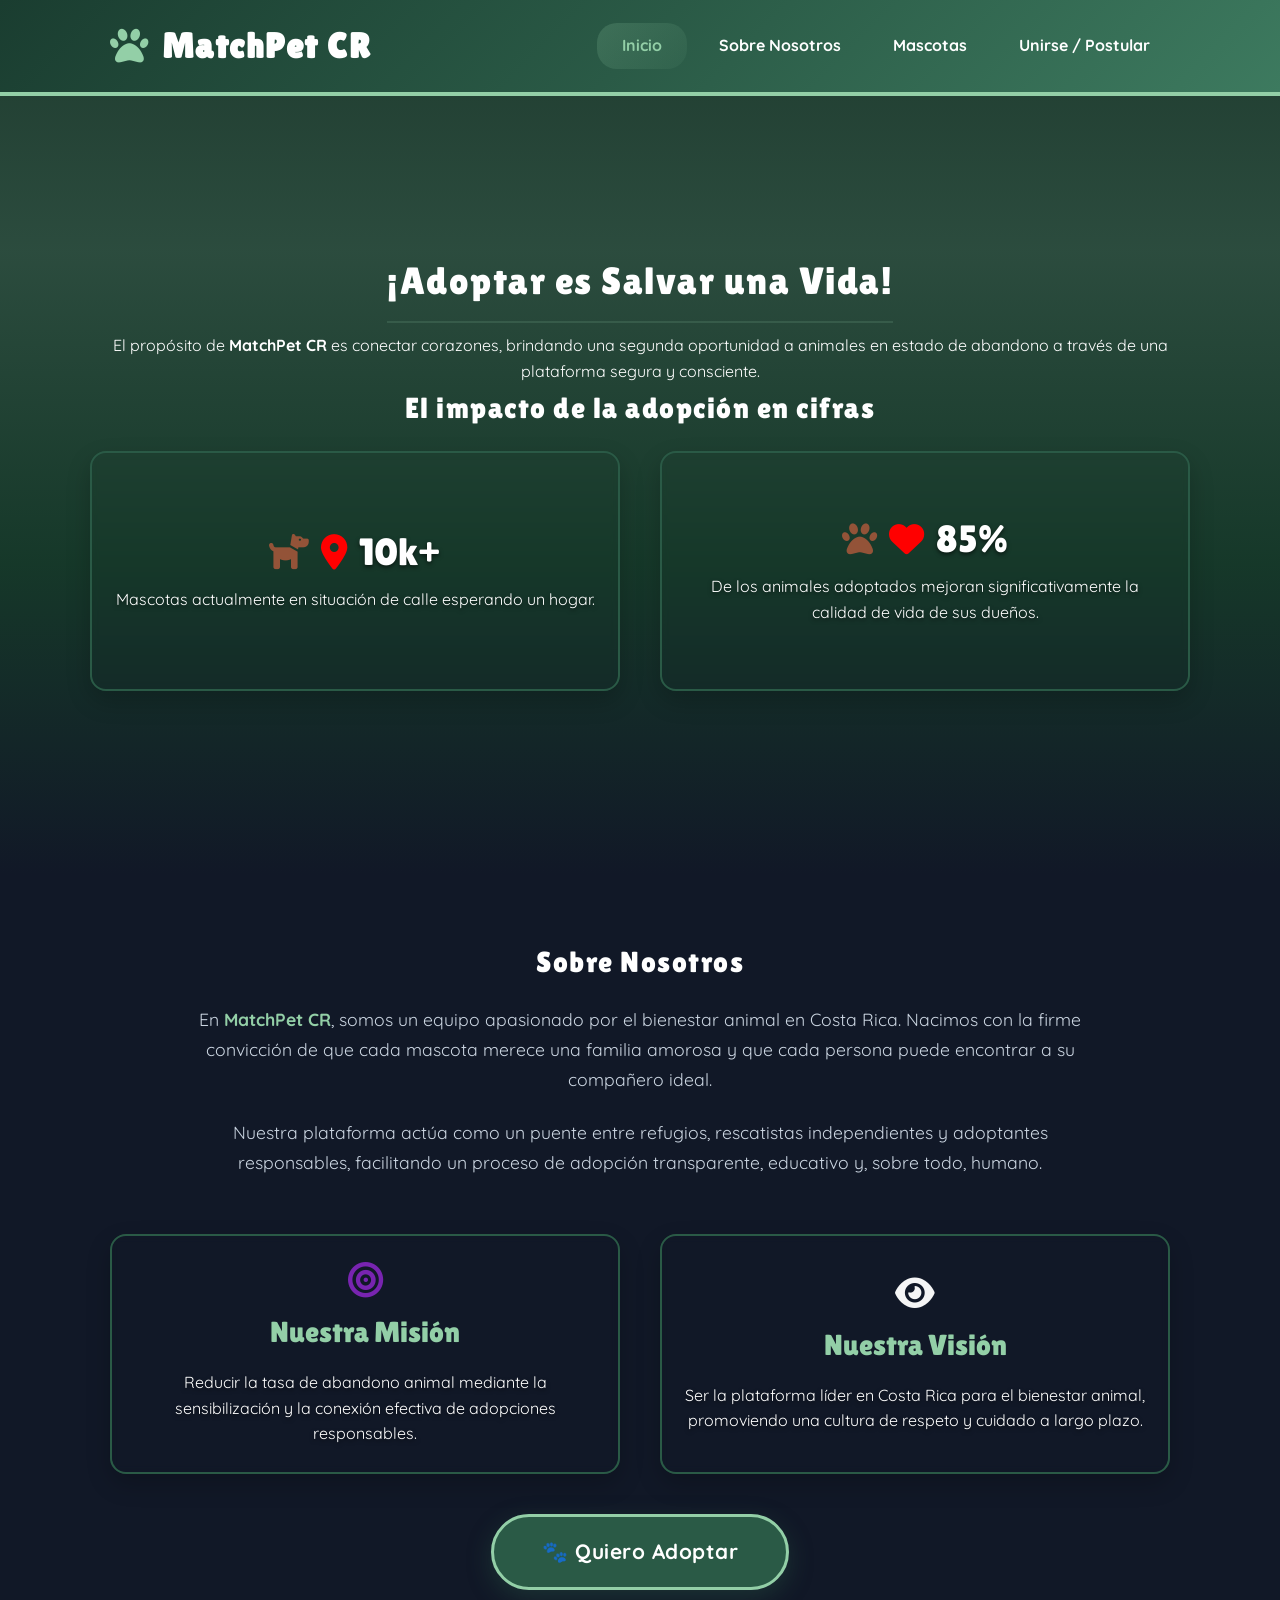
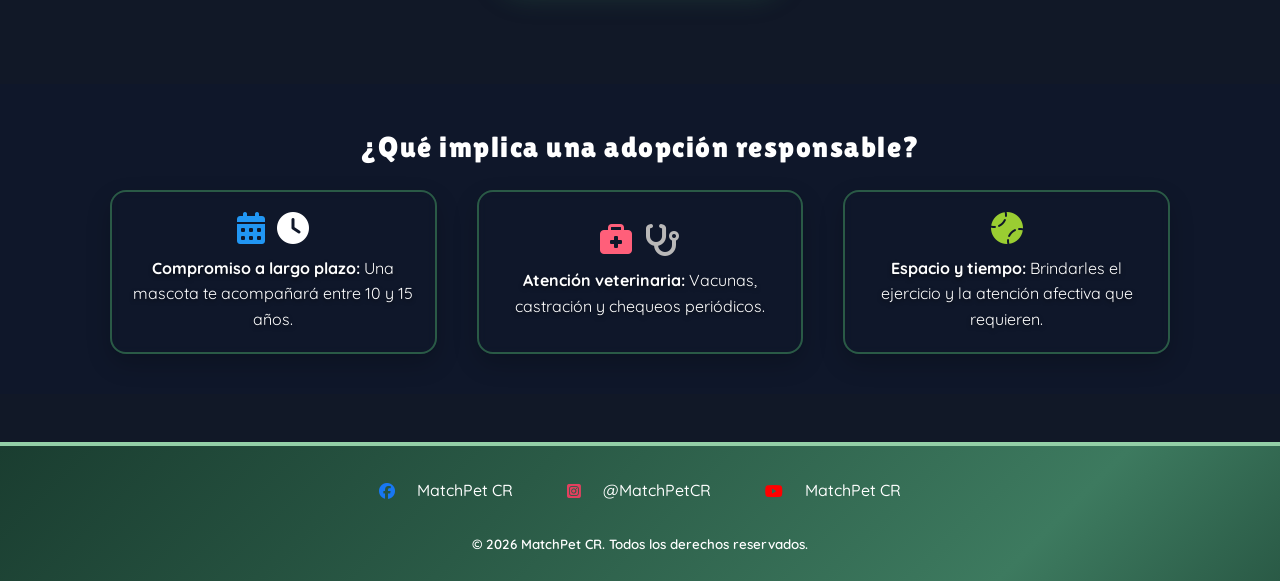
==== commit d5583252: "Reestructurar y reorganizar archivos CSS, HTML y JS" ====
--- a/index.html
+++ b/index.html
@@ -9,20 +9,21 @@
     <meta name="author" content="MatchPet CR">
 
     <link rel="preconnect" href="https://fonts.gstatic.com" crossorigin>
-    <link href="https://fonts.googleapis.com/css2?family=Lilita+One&display=swap" rel="stylesheet"> 
 
+    <link href="https://fonts.googleapis.com/css2?family=Lilita+One&display=swap" rel="stylesheet">
     <link href="https://fonts.googleapis.com/css2?family=Quicksand:wght@400;600;700&display=swap" rel="stylesheet">
 
-    
-    <link rel="stylesheet" href="css/base.css">
-    <link rel="stylesheet" href="css/cards.css">
-    <link rel="stylesheet" href="css/footer.css"> 
-    <link rel="stylesheet" href="css/header.css">
+    <link rel="stylesheet" href="https://cdnjs.cloudflare.com/ajax/libs/font-awesome/6.7.2/css/all.min.css">
+
+    <link rel="stylesheet" href="css/base.css">       
+    <link rel="stylesheet" href="css/header.css">     
+    <link rel="stylesheet" href="css/footer.css">
+    <link rel="stylesheet" href="css/cards.css">      
     <link rel="stylesheet" href="css/iconos.css">
+    <link rel="stylesheet" href="css/home.css">       
     <link rel="stylesheet" href="css/pet.css">
-    <link rel="stylesheet" href="css/home.css">
+
     <link rel="stylesheet" href="css/utilities.css">
-    <link rel="stylesheet" href="https://cdnjs.cloudflare.com/ajax/libs/font-awesome/6.7.2/css/all.min.css">
 
     <title>MatchPet CR | Inicio</title>
 </head>
@@ -51,59 +52,58 @@
 
 
     <main>
-    <section id="inicio" class="pet-section">
-        <video autoplay muted loop playsinline class="bg-video">
-            <source src="source/videos/perritoanimado.mp4" type="video/mp4">
-        </video>
+        <section id="inicio" class="pet-section">
+            <video autoplay muted loop playsinline class="bg-video">
+                <source src="source/videos/perritoanimado.mp4" type="video/mp4">
+            </video>
 
-        <div class="content-overlay">
+            <div class="content-overlay">
 
-            <div class="inicio-content">
-                <h1 class="catalog-title">¡Adoptar es Salvar una Vida!</h1>
-                <p>
-                    El propósito de <strong>MatchPet CR</strong> es conectar corazones, brindando una segunda oportunidad
-                    a animales en estado de abandono a través de una plataforma segura y consciente.
-                </p>
+                <div class="inicio-content">
+                    <h1 class="catalog-title">¡Adoptar es Salvar una Vida!</h1>
+                    <p>
+                        El propósito de <strong>MatchPet CR</strong> es conectar corazones, brindando una segunda oportunidad
+                        a animales en estado de abandono a través de una plataforma segura y consciente.
+                    </p>
 
-                <h2>El impacto de la adopción en cifras</h2>
-                
-                <!-- Agregamos la clase "cifras-container" para que las tarjetas se muestren en una fila -->
-                <div class="cifras-container"></div>
+                    <h2>El impacto de la adopción en cifras</h2>
+                    
+                    <div class="cifras-container"></div>
+                </div>
             </div>
-        </div>
-    </section>
+        </section>
 
-    <section id="sobre-nosotros" class="sobre-nosotros-section">
-        <div class="container">
-            <h2>Sobre Nosotros</h2>
-            <div class="sobre-nosotros-content">
-                <p>
-                    En <strong>MatchPet CR</strong>, somos un equipo apasionado por el bienestar animal en Costa Rica. 
-                    Nacimos con la firme convicción de que cada mascota merece una familia amorosa y que cada persona 
-                    puede encontrar a su compañero ideal.
-                </p>
-                <p>
-                    Nuestra plataforma actúa como un puente entre refugios, rescatistas independientes y adoptantes 
-                    responsables, facilitando un proceso de adopción transparente, educativo y, sobre todo, humano.
-                </p>
+        <section id="sobre-nosotros" class="sobre-nosotros-section">
+            <div class="container">
+                <h2>Sobre Nosotros</h2>
+                <div class="sobre-nosotros-content">
+                    <p>
+                        En <strong>MatchPet CR</strong>, somos un equipo apasionado por el bienestar animal en Costa Rica. 
+                        Nacimos con la firme convicción de que cada mascota merece una familia amorosa y que cada persona 
+                        puede encontrar a su compañero ideal.
+                    </p>
+                    <p>
+                        Nuestra plataforma actúa como un puente entre refugios, rescatistas independientes y adoptantes 
+                        responsables, facilitando un proceso de adopción transparente, educativo y, sobre todo, humano.
+                    </p>
+                </div>
+
+                <div id="mision-vision-container" class="cifras-container">
+                    <!-- Las tarjetas de Misión y Visión se cargarán desde home.js -->
+                </div>
+
+            <div class="btn-adoptar-wrapper">
+                <a href="catalogo.html" class="btn-adoptar btn-adoptar-grande">🐾 Quiero Adoptar</a>
             </div>
+        </section>
 
-            <div id="mision-vision-container" class="cifras-container">
-                <!-- Las tarjetas de Misión y Visión se cargarán desde home.js -->
+        <section id="adopcion-responsable" class="adopcion-responsable">
+            <div class="container responsable-content">
+                <h2>¿Qué implica una adopción responsable?</h2>
+            
+                <div id="cifras-adopcion" class="caracteristicas-container cifras-container"></div>
             </div>
-
-        <div class="btn-adoptar-wrapper">
-            <a href="catalogo.html" class="btn-adoptar btn-adoptar-grande">🐾 Quiero Adoptar</a>
-        </div>
-    </section>
-
-    <section id="adopcion-responsable" class="adopcion-responsable">
-        <div class="container responsable-content">
-            <h2>¿Qué implica una adopción responsable?</h2>
-        
-            <div id="cifras-adopcion" class="caracteristicas-container cifras-container"></div>
-        </div>
-    </section>
+        </section>
 
     </main>
 
--- a/css/base.css
+++ b/css/base.css
@@ -2,14 +2,12 @@
 CSS BASE - REGLAS GENERALES DEL SITIO
 ========================= */
 
-/* Elimina márgenes y espacios automáticos del navegador */
 * {
     margin: 0;
     padding: 0;
     box-sizing: border-box;
 }
 
-/* Configuración general del documento */
 html {
     font-size: 16px;
     scroll-behavior: smooth;
@@ -19,7 +17,6 @@
 TIPOGRAFÍAS GLOBALES
 ========================= */
 
-/* Estilo general del sitio */
 body {
     font-family: 'Quicksand', sans-serif;
     font-weight: 400;
@@ -28,7 +25,6 @@
     line-height: 1.6;
 }
 
-/* Títulos de secciones con estilo especial */
 h1, 
 h2, 
 h3, 
@@ -39,19 +35,16 @@
     font-weight: 400; 
 }
 
-/* Texto de párrafos */
 p {
     font-family: 'Quicksand', sans-serif;
     font-weight: 400;
     color: #f8fafc;
 }
 
-/* Texto en negrita */
 strong, b {
     font-weight: 700;
 }
 
-/* Etiquetas y textos pequeños */
 label, small, .label {
     font-family: 'Quicksand', sans-serif;
     font-weight: 600;
@@ -60,13 +53,13 @@
 /* =========================
 MULTIMEDIA ADAPTABLE
 ========================= */
+
 img,
 video,
 iframe {
     max-width: 100%;
 }
 
-/* Evita deformación y espacios inferiores */
 img {
     height: auto;
     display: block;
@@ -76,13 +69,11 @@
 ENLACES Y LISTAS
 ========================= */
 
-/* Enlaces sin subrayado */
 a {
     text-decoration: none;
     font-family: 'Quicksand', sans-serif;
 }
 
-/* Viñetas dentro del bloque */
 ul {
     list-style: none;  
 }
@@ -91,7 +82,6 @@
 RESPONSIVE 
 ========================= */
 
-/* Tablets */
 @media (max-width: 768px) {
     body {
         font-size: 0.95rem;
@@ -106,7 +96,6 @@
     }
 }
 
-/* Celulares */
 @media (max-width: 480px) {
     body {
         font-size: 0.9rem;
@@ -121,10 +110,9 @@
     }
 }
 
-/* Celulares muy pequeños (≤ 400px) */
 @media (max-width: 400px) {
     body {
-        font-size: 0.85rem;  /* Reduce ligeramente el texto base */
+        font-size: 0.85rem;
         line-height: 1.5;
     }
     h1 {
--- a/css/header.css
+++ b/css/header.css
@@ -2,57 +2,40 @@
 HEADER Y NAVEGACIÓN
 ========================= */
 
-/* Header fijo superior */
 .site-header {
-    /* Fondo y colores */
     background: linear-gradient(135deg, #1a3d30 0%, #2A5A46 50%, #3d7a5f 100%);
     color: white;
     border-bottom: 4px solid #93CFA7;
-    
-    /* Medidas y espaciado */
+
     padding: 12px 20px;
     width: 100%;
-    
-    /* Posicionamiento */
+
     position: fixed;
     top: 0;
     left: 0;
     z-index: 1000;
-    
-    /* Modelo de caja */
+
     box-sizing: border-box;
 }
 
-/* Contenedor interno del header.
-.main-nav vive ANIDADO dentro de este contenedor (junto al logo y al
-botón hamburguesa), no como hermano de .header-content. Por eso se
-agrega flex-wrap: cuando el menú se abre y pide width:100%, no le
-cabe en la misma fila junto al logo y el botón, así que el navegador
-   lo manda automáticamente a su propia línea, debajo. */
 .header-content {
-    /* Flexbox */
     display: flex;
     flex-wrap: wrap;
     align-items: center;
     justify-content: space-between;
-    
-    /* Medidas */
+
     max-width: 1200px;
 }
 
-/* Logo del sitio */
 .logo {
-    /* Texto - Fuente más llamativa */
     font-size: 1.8rem;
     letter-spacing: 1.5px;
-    font-family: 'Lilita One', cursive; 
+    font-family: 'Lilita One', cursive;
     white-space: nowrap;
-    
-    /* Medidas y espaciado */
+
     margin: 0;
     gap: 12px;
-    
-    /* Flexbox */
+
     display: flex;
     align-items: center;
 }
@@ -60,152 +43,117 @@
 /* =========================
 LOGO
 ========================= */
+
 .logo i {
-    /* Colores */
     color: #93CFA7;
-    
-    /* Medidas */
     font-size: 2rem;
-    
-    /* Animación */
+
     animation: pawWave 2s ease-in-out infinite;
 
     margin-left: auto;
 }
 
-/* Animación de la huella */
 @keyframes pawWave {
     0%, 100% { transform: rotate(0deg); }
     25% { transform: rotate(-5deg); }
     75% { transform: rotate(5deg); }
 }
 
-/* Botón hamburguesa */
 .menu-toggle {
-    /* Medidas */
     font-size: 1.8rem;
-    
-    /* Colores y bordes */
+
     color: white;
     background: none;
     border: none;
-    
-    /* Interacción */
+
     cursor: pointer;
-    
-    /* Display */
+
     display: block;
 }
 
 /* =========================
 MENÚ PRINCIPAL 
 ========================= */
+
 .main-nav {
     width: 100%;
-    
-    /* Flexbox */
+
     display: none;
     flex-direction: column;
 }
 
-/* Cuando el menú está abierto */
 .main-nav.open {
     display: flex;
 }
 
-/* Lista de enlaces */
 .main-nav ul {
-    /* Flexbox */
     display: flex;
     flex-direction: column;
     align-items: center;
     gap: 15px;
-    
-    /* Medidas y espaciado */
+
     padding: 0;
     margin: 0;
     width: 100%;
-    
-    /* Estilos */
+
     list-style: none;
 }
 
-/* Enlaces del menú - solo celular */
 .main-nav a {
-    /* Texto */
     color: white;
     font-weight: bold;
     text-align: center;
     text-decoration: none;
-    
-    /* Medidas y espaciado */
+
     padding: 12px 20px;
     width: 90%;
     max-width: 300px;
     margin: 0 auto;
-    
-    /* Display y posición */
+
     display: block;
     position: relative;
-    
-    /* Bordes */
+
     border-radius: 6px;
-    
-    /* Transiciones */
+
     transition: all 0.3s ease;
 }
 
-/* Enlaces - hover */
 .main-nav a:hover {
-    /* Colores */
     background-color: rgba(147, 207, 167, 0.25);
     color: #93CFA7;
-    
-    /* Bordes */
+
     border-radius: 20px;
-    
-    /* Transformaciones */
+
     transform: scale(1.05);
 }
 
-/* Línea decorativa bajo los enlaces */
 .main-nav a::after {
-    /* Contenido */
     content: '';
-    
-    /* Posición */
+
     position: absolute;
     bottom: 0;
     left: 50%;
     transform: translateX(-50%);
-    
-    /* Medidas */
+
     width: 0;
     height: 2px;
-    
-    /* Colores */
+
     background: #93CFA7;
-    
-    /* Transiciones */
+
     transition: all 0.3s ease;
 }
 
-/* Línea decorativa - hover */
 .main-nav a:hover::after {
     width: 60%;
 }
 
-/* Enlace activo (página actual) - solo celular */
 .main-nav a.active {
-    /* Colores */
     background: linear-gradient(135deg, rgba(147, 207, 167, 0.3), rgba(147, 207, 167, 0.1));
     color: #93CFA7;
     border: 2px solid rgba(147, 207, 167, 0.3);
-    
-    /* Medidas y espaciado */
+
     padding: 12px 25px;
-    
-    /* Bordes */
+
     border-radius: 20px;
 }
 
@@ -213,146 +161,120 @@
 AJUSTE DEL PRIMER CONTENIDO
 (Para que el header fijo no lo tape)
 ========================= */
+
 .inicio-content {
-    /* Flexbox */
     display: flex;
     flex-direction: column;
     align-items: center;
-    
-    /* Texto */
+
     text-align: center;
-    
-    /* Medidas y espaciado */
+
     width: 100%;
 }
 
 /* =========================
 RESPONSIVE
 ========================= */
+
 @media (min-width: 768px) {
     .header-mobile-actions {
-        display: none; /* Asegura que no se vea en desktop */
-    }
-
-    /* Header */
+        display: none;
+    }
+
     .site-header {
         padding: 18px 0px;
-        border-bottom: 4px solid #93CFA7; 
-    }
-    
-    /* Logo - más grande en PC */
+        border-bottom: 4px solid #93CFA7;
+    }
+
     .logo {
         font-size: 2.2rem;
     }
-    
+
     .logo i {
         font-size: 2.4rem;
     }
-    
-    /* Botón hamburguesa */
+
     .menu-toggle {
         display: none;
     }
-    
-    /* Resetear completamente el menú para PC */
+
     .main-nav {
-        /* Posición */
         width: auto;
-        
-        /* Fondo y bordes */
+
         background: none !important;
         background-color: transparent !important;
         border-bottom: none;
-        
-        /* Medidas y espaciado */
+
         padding: 0;
-        
-        /* Flexbox */
+
         display: flex !important;
     }
-    
-    /* Lista de enlaces - PC */
+
     .main-nav ul {
         flex-direction: row;
         gap: 12px;
         width: auto;
     }
-    
-    /* Enlaces - PC */
+
     .main-nav a {
-        /* Medidas y espaciado */
         width: auto;
         max-width: none;
         padding: 10px 20px;
         margin: 0;
-        
-        /* Texto */
+
         text-align: left;
-        
-        /* Colores y bordes */
+
         background: none !important;
         border: none !important;
         border-radius: 20px;
-        
-        /* Transformaciones */
+
         transform: none !important;
     }
-    
-    /* Quitar línea decorativa en PC */
+
     .main-nav a::after {
         display: none;
     }
-    
-    /* Hover en PC */
+
     .main-nav a:hover {
-        /* Colores */
         background-color: rgba(147, 207, 167, 0.2) !important;
         color: #93CFA7;
-        
-        /* Transformaciones */
+
         transform: translateY(-2px);
-        
-        /* Bordes - redondeados */
+
         border-radius: 20px !important;
     }
-    
-    /* Enlace activo en PC */
+
     .main-nav a.active {
-        /* Colores */
         background: linear-gradient(135deg, rgba(147, 207, 167, 0.2), rgba(147, 207, 167, 0.05)) !important;
         color: #93CFA7;
-        
-        /* Medidas y espaciado */
+
         padding: 10px 25px !important;
-        
-        /* Bordes */
+
         border-radius: 20px !important;
         border: none !important;
-        
-        /* Transformaciones */
+
         transform: none !important;
     }
 }
 
-/* Celulares muy pequeños (≤ 400px) */
 @media (max-width: 400px) {
     .site-header {
-        padding: 10px 12px;  /* Menos padding horizontal */
+        padding: 10px 12px;
     }
     .logo {
-        font-size: 1.3rem;   /* Logo más pequeño */
+        font-size: 1.3rem;
     }
     .logo i {
         font-size: 1.5rem;
     }
     .menu-toggle {
-        font-size: 1.5rem;   /* Botón hamburguesa más pequeño */
-        margin-left: auto;   /* Para que quede a la derecha */
+        font-size: 1.5rem;
+        margin-left: auto;
     }
     .main-nav a {
         padding: 10px 12px;
         font-size: 0.9rem;
-        width: 95%;          /* Ocupa casi todo el ancho */
+        width: 95%;
         max-width: 280px;
     }
 }
--- a/css/footer.css
+++ b/css/footer.css
@@ -2,23 +2,21 @@
 FOOTER
 ========================= */
 
-/* Contenedor principal del footer */
 #contacto {
     background: linear-gradient(135deg, #1a3d30 0%, #2A5A46 40%, #3d7a5f 80%, #2A5A46 100%);
     color: white;
     border-top: 4px solid #93CFA7;
 
     padding: 30px 20px;
-    font-size: 1rem;
     margin-top: 0;
 
+    font-size: 1rem;
     text-align: center;
 
     box-sizing: border-box;
     width: 100%;
 }
 
-/* Lista de redes sociales */
 #contacto ul {
     display: flex;
     flex-wrap: wrap;
@@ -31,7 +29,6 @@
     list-style: none;
 }
 
-/* Cada elemento de la lista */
 #contacto ul li {
     display: flex;
     align-items: center;
@@ -40,12 +37,10 @@
     padding: 8px 12px;
 }
 
-/* Texto de redes en negrita */
 #contacto ul li span {
     font-weight: 470;
 }
 
-/* Espacio entre redes sociales y copyright */
 #contacto p {
     padding-top: 1.2rem;
     padding-bottom: 16px;
@@ -55,6 +50,7 @@
 /* =========================
 RESPONSIVE - PANTALLAS GRANDES
 ========================= */
+
 @media (min-width: 768px) {
     #contacto {
         padding: 24px 40px;
@@ -62,9 +58,8 @@
         text-align: center;
     }
 
-    /* En escritorio, las redes quedan a la izquierda y el copyright a la derecha */
     #contacto p {
-        padding-bottom: 0;  /* Solo eliminamos el padding inferior */
+        padding-bottom: 0;
         margin: 0;
     }
 }
--- a/css/cards.css
+++ b/css/cards.css
@@ -2,27 +2,25 @@
 TARJETAS DE CIFRAS 
 ========================= */
 
-/* Contenedor principal de las tarjetas */
 .cifras-container { 
-    display: flex; 
-    flex-wrap: wrap; 
     gap: 20px; 
     margin-top: 25px; 
 } 
 
-/* Tarjeta individual */
 .card { 
     background-color: rgba(255, 255, 255, 0.08); 
     border: 1px solid rgba(147, 207, 167, 0.6);
     border-radius: 16px; 
+
     padding: 24px; 
     flex: 1 1 280px; 
+
     box-shadow: 0 18px 40px rgba(0, 0, 0, 0.35); 
     backdrop-filter: blur(8px);
+
     box-sizing: border-box; 
 } 
 
-/* Contenedor de iconos y número */
 .card-icons { 
     display: flex; 
     align-items: center; 
@@ -30,7 +28,6 @@
     margin-bottom: 15px; 
 } 
 
-/* Número destacado de la tarjeta */
 .card-icons .number { 
     font-size: 1.8rem; 
     font-weight: bold; 
@@ -39,7 +36,6 @@
     line-height: 1.2;
 } 
 
-/* Texto descriptivo de la tarjeta */
 .card p { 
     margin-bottom: 0; 
     color: #e2e8f0; 
--- a/css/iconos.css
+++ b/css/iconos.css
@@ -3,40 +3,47 @@
 ========================= */
 
 .dog-icon {
-    color: #93CFA7;
+    color: rgb(147, 83, 56);
 }
 
 .location-icon {
-    color: #93CFA7;
+    color: red;
 }
 
 .paw-icon {
-    color: #93CFA7;
+    color: rgb(147, 83, 56);
 }
 
 .heart-icon {
-    color: #93CFA7;
+    color: red;
 }
 
 .calendar-icon {
-    color: #93CFA7;
+    color: #2196F3;
 }
 
 .clock-icon {
-    color: #93CFA7;
+    color: white;
 }
 
 .briefcase-medical-icon {
-    color: #93CFA7;
+    color: rgb(255, 95, 122);
 }
 
 .stethoscope-icon {
-    color: #93CFA7;
-
+    color: rgb(185, 184, 184);
 }
 
 .baseball-icon {
-    color: #93CFA7;
+    color: yellowgreen;
+}
+
+#mision-vision-container .card:first-child .card-icons i {
+    color: #7824b0;
+}
+
+#mision-vision-container .card:last-child .card-icons i {
+    color: whitesmoke;
 }
 
 /* =========================
@@ -73,17 +80,16 @@
 (Buscar, filtrar, etc.)
 ========================= */
 
-/* Lupa de búsqueda */
 .search-icon {
     color: #475569;
-    transition: color 0.3s ease;
 
     position: absolute;
     left: 16px;
     font-size: 1.1rem;
+
+    transition: color 0.3s ease;
 }
 
-/* Cuando el input de búsqueda está en foco, la lupa se vuelve verde */
 .search-input-box input:focus + .search-icon {
     color: #93CFA7;
 }
@@ -92,12 +98,10 @@
 ICONOS DENTRO DE BOTONES
 ========================= */
 
-/* Iconos dentro de botones de tipo .btn-* */
 .btn-vaciar i,
 .btn-enviar i,
 .btn-limpiar i {
     margin-right: 8px;
-    /* Los colores los heredan del botón, pero si quieres forzarlos: */
     color: inherit;
 }
 
@@ -105,8 +109,8 @@
 AJUSTES ADICIONALES PARA ICONOS
 ========================= */
 
-/* Iconos en la lista de detalles de mascotas (catálogo) */
 .pet-details-list i {
     color: #93CFA7;
+
     margin-right: 5px;
 }
--- a/css/home.css
+++ b/css/home.css
@@ -1,36 +1,41 @@
 /* =========================
 FONDO GENERAL
 ========================= */
+
 body {
-    background-color: #111827; 
-    color: #cbd5e1;            
-    font-family: 'Quicksand', sans-serif; 
+    background-color: #111827;
+    color: #cbd5e1;
+    font-family: 'Quicksand', sans-serif;
 }
 
 /* =========================
 Títulos principales
 ========================= */
+
 h1.catalog-title,
 .catalog-title {
     font-family: 'Lilita One', cursive;
     font-size: 2.4rem;
     font-weight: normal;
     color: white;
+
     border-bottom: 2px solid rgba(147, 207, 167, 0.15);
+
     padding-bottom: 10px;
     margin-bottom: 10px;
-    text-align: center; 
+    text-align: center;
     letter-spacing: 1.5px;
 }
 
-/* Estilo general para h2 (Sobre Nosotros, Misión, Visión, etc.) */
 h2,
 .section-title {
     font-family: 'Lilita One', cursive;
     font-size: 1.8rem;
     font-weight: normal;
     color: white;
-    text-align: center;
+
+    text-align: center;
+
     margin-bottom: 20px;
     letter-spacing: 1.5px;
 }
@@ -38,6 +43,7 @@
 /* =========================
 PARRÁFOS Y TEXTOS
 ========================= */
+
 p, .text-content {
     color: white;
     font-size: 1rem;
@@ -47,46 +53,52 @@
 /* =========================
 CONTENEDOR DE CIFRAS GRID
 ========================= */
+
 .cifras-container {
     display: grid;
     grid-template-columns: repeat(auto-fit, minmax(260px, 1fr));
     gap: 40px;
+
     margin: 0 auto;
     max-width: 1100px;
 }
 
 .card {
+    display: flex;
+    flex-direction: column;
+    justify-content: center;
+    align-items: center;
+    text-align: center;
+
     background-color: transparent;
     backdrop-filter: blur(4px);
     border: 2px solid #2A5A46;
     border-radius: 16px;
     box-shadow: 0 10px 25px rgba(0, 0, 0, 0.2);
-    padding: 24px 20px;        
-    min-height: 240x;         
-    text-align: center;
-    display: flex;
-    flex-direction: column;
-    justify-content: center;
-    align-items: center;
+
+    padding: 24px 20px;
+    min-height: 240px;
+
     transition: transform 0.3s cubic-bezier(0.4, 0, 0.2, 1),
                 border-color 0.3s ease;
 }
 
-/* Iconos dentro de las tarjetas */
 .card-icons {
     display: flex;
     justify-content: center;
     align-items: center;
     gap: 12px;
+
     font-size: 2.2rem;
     color: #93CFA7;
+
     margin-bottom: 12px;
 }
 
 .card:hover {
     transform: translateY(-6px);
     border-color: #93CFA7;
-    box-shadow: 0 12px 35px rgba(255, 255, 255, 0.15);  
+    box-shadow: 0 12px 35px rgba(255, 255, 255, 0.15);
 }
 
 .card-icons .number {
@@ -94,15 +106,16 @@
     font-size: 2.4rem;
     font-weight: normal;
     color: white;
+
     text-shadow: 0 2px 4px rgba(0, 0, 0, 0.6);
 }
 
-/* Texto dentro de las tarjetas */
 .card p {
     color: white;
     font-size: 0.95rem;
     margin: 0;
-    text-shadow: 0 2px 4px rgba(0, 0, 0, 0.6); 
+
+    text-shadow: 0 2px 4px rgba(0, 0, 0, 0.6);
 }
 
 .card p strong {
@@ -113,20 +126,22 @@
 /* =========================
 ADOPCIÓN RESPONSABLE
 ========================= */
+
 .adopcion-responsable {
-    background-color: #0f172a; /* fondo más oscuro para contraste */
+    background-color: #0f172a;
+
     padding: 40px 0;
     margin-top: 30px;
+    margin-bottom: 3rem;
 }
 
 .adopcion-responsable .cifras-container {
     margin-top: 10px;
 }
 
-/* Ajuste para las tarjetas de características */
 .caracteristicas-info.card {
-    padding: 20px 18px;        
-    min-height: 160px;         
+    padding: 20px 18px;
+    min-height: 160px;
 }
 
 .caracteristicas-info .card-icons {
@@ -136,10 +151,13 @@
 /* =========================
 SOBRE NOSOTROS
 ========================= */
+
 .sobre-nosotros {
-    background-color: #0d152a; 
-    color: white;
+    background-color: #0d152a;
+    color: white;
+
     padding: 60px 0;
+
     position: relative;
     overflow: hidden;
 }
@@ -147,29 +165,35 @@
 /* =========================
 BOTÓN "QUIERO ADOPTAR" EN SOBRE NOSOTROS
 ========================= */
+
 .btn-adoptar-wrapper {
     text-align: center;
+
     margin-top: 2.5rem;
 }
 
 .btn-adoptar-grande {
     display: inline-block;
-    padding: 18px 48px;
-    font-size: 1.3rem;
-    font-weight: 700;
+
     background: #2A5A46;
     color: #ffffff;
     border: 3px solid #93CFA7;
     border-radius: 50px;
     box-shadow: 0 8px 25px rgba(42, 90, 70, 0.4);
-    transition: all 0.3s cubic-bezier(0.4, 0, 0.2, 1);
+
+    padding: 18px 48px;
+    font-size: 1.3rem;
+    font-weight: 700;
     text-decoration: none;
     letter-spacing: 0.5px;
+
+    transition: all 0.3s cubic-bezier(0.4, 0, 0.2, 1);
 }
 
 .btn-adoptar-grande:hover {
     background: #93CFA7;
     color: #0f172a;
+
     transform: scale(1.05);
     box-shadow: 0 12px 35px rgba(147, 207, 167, 0.5);
 }
@@ -181,8 +205,10 @@
 /* =========================
 TIPOGRAFÍA Y CONTENIDO CENTRAL
 ========================= */
+
 .container {
-    max-width: 1200px; 
+    max-width: 1200px;
+
     margin: 0 auto;
     padding: 0 20px;
 }
@@ -191,13 +217,16 @@
     font-family: 'Lilita One', cursive;
     font-size: 2.8rem;
     color: white;
-    text-align: center;
+
+    text-align: center;
+
     margin-bottom: 2rem;
     letter-spacing: 1.5px;
 }
 
 .sobre-nosotros-content {
-    max-width: 900px; 
+    max-width: 900px;
+
     margin: 0 auto 3.5rem auto;
     text-align: center;
 }
@@ -205,53 +234,55 @@
 .sobre-nosotros-content p {
     font-size: 1.1rem;
     line-height: 1.7;
+    color: #cbd5e1;
+
     margin-bottom: 1.5rem;
-    color: #cbd5e1; 
-}
-
-/* Estilo para las palabras clave o MatchPet CR */
+}
+
 .sobre-nosotros-content strong,
 .sobre-nosotros-content p .highlight {
-    color: #93CFA7; 
+    color: #93CFA7;
     font-weight: bold;
 }
 
 /* =========================
 TARJETAS CON EFECTO
 ========================= */
+
 .tarjetas-container {
     display: grid;
     grid-template-columns: repeat(auto-fit, minmax(300px, 1fr));
     gap: 40px;
+
     margin: 0 auto;
     max-width: 1100px;
 }
 
 .card.glass-card {
-    background: rgba(26, 34, 52, 0.5); 
-    backdrop-filter: blur(8px); 
-    -webkit-backdrop-filter: blur(8px); 
-    border: 2px solid #2a5a46; 
+    background: rgba(26, 34, 52, 0.5);
+    backdrop-filter: blur(8px);
+    -webkit-backdrop-filter: blur(8px);
+    border: 2px solid #2a5a46;
     border-radius: 20px;
-    
+    box-shadow: 0 12px 32px 0 rgba(0, 0, 0, 0.3);
+
     padding: 40px;
     text-align: center;
-    box-shadow: 0 12px 32px 0 rgba(0, 0, 0, 0.3);
+
     transition: transform 0.3s ease, border-color 0.3s ease;
 }
 
-/* Efecto hover en la tarjeta */
 .card.glass-card:hover {
-    transform: translateY(-8px); 
-    border-color: #93CFA7; 
+    transform: translateY(-8px);
+    border-color: #93CFA7;
     box-shadow: 0 12px 35px rgba(255, 255, 255, 0.15);
 }
 
-/* Tipografía dentro de las tarjetas */
 .card h3 {
     font-family: 'Lilita One', cursive;
-    color: #cbd5e1; /* Gris claro */
     font-size: 1.8rem;
+    color: #cbd5e1;
+
     margin-top: 0;
     margin-bottom: 15px;
 }
@@ -266,6 +297,7 @@
 /* =========================
 RESPONSIVE
 ========================= */
+
 @media (max-width: 768px) {
     h1.catalog-title {
         font-size: 1.8rem;
@@ -275,10 +307,11 @@
     }
     .cifras-container {
         display: grid !important;
-        grid-template-columns: 1fr !important;   
-        flex-direction: column !important;        
+        grid-template-columns: 1fr !important;
+        flex-direction: column !important;
         flex-wrap: wrap !important;
         gap: 20px;
+
         justify-items: stretch;
         width: 100%;
         max-width: 100%;
@@ -287,14 +320,14 @@
     .card {
         width: 100% !important;
         max-width: 100% !important;
-        flex: 1 1 100% !important;   
+        flex: 1 1 100% !important;
+
         padding: 24px 20px;
         min-height: 180px;
         box-sizing: border-box;
     }
 }
 
-/* Ajuste fino para móviles muy pequeños (≤ 400px) */
 @media (max-width: 400px) {
     h1.catalog-title {
         font-size: 1.6rem;
@@ -305,6 +338,7 @@
     .card {
         padding: 20px 16px;
         min-height: 160px;
+        margin-bottom: 10px;
     }
     .card-icons {
         font-size: 1.8rem;
@@ -318,13 +352,11 @@
     .adopcion-responsable {
         padding: 20px 0;
     }
-    
     .btn-adoptar-wrapper {
         display: none;
     }
 }
 
-/* Responsive del botón */
 @media (max-width: 480px) {
     .btn-adoptar-grande {
         padding: 14px 30px;
@@ -332,4 +364,4 @@
         width: 90%;
         max-width: 280px;
     }
-}
+}
--- a/css/pet.css
+++ b/css/pet.css
@@ -2,7 +2,6 @@
 SECCIÓN PET
 ========================= */
 
-/* Contenedor principal de la sección */
 .pet-section {
     position: relative;
 
@@ -15,7 +14,6 @@
     background-color: #1a362a;
 }
 
-/* Capa de degradado sobre el video */
 .pet-section::before {
     content: '';
     position: absolute;
@@ -33,7 +31,6 @@
     pointer-events: none;
 }
 
-/* Video de fondo */
 .bg-video {
     position: absolute;
     top: 0;
@@ -46,7 +43,6 @@
     object-fit: cover;
 }
 
-/* Capa de contenido sobre el video */
 .content-overlay {
     position: relative;
     top: 0;
@@ -57,7 +53,6 @@
     height: 100%;
 }
 
-/* Contenido principal */
 .inicio-content {
     position: relative;
     z-index: 3;
@@ -73,31 +68,27 @@
 RESPONSIVIDAD 
 ========================= */
 
-/* Tablets en adelante */
 @media (min-width: 768px) {
     .inicio-content {
         padding: 90px 90px 120px;
     }
 }
 
-/* Ocultar video en móviles y usar fondo sólido */
 @media (max-width: 768px) {
     .bg-video {
         display: none !important;
     }
     .pet-section {
-        background-color: #0f172a; 
+        background-color: #0f172a;
     }
-    /* Opcional: si el degradado (::before) interfiere, también lo ocultamos o cambiamos */
     .pet-section::before {
         display: none;
     }
 }
 
-/* Celulares muy pequeños (≤ 400px) */
 @media (max-width: 400px) {
     .inicio-content {
-        padding: 20px 12px 60px;  /* Menos padding */
+        padding: 20px 12px 60px;
     }
     .inicio-content h1 {
         font-size: 1.4rem;
--- a/css/utilities.css
+++ b/css/utilities.css
@@ -1,12 +1,14 @@
 /* =========================
 CONTENEDORES
 ========================= */
+
 .container {
     width: min(90%, 1100px);
+
     margin: 0 auto;
 }
 
 section,
 aside {
     padding: 64px 0;
-}
+}
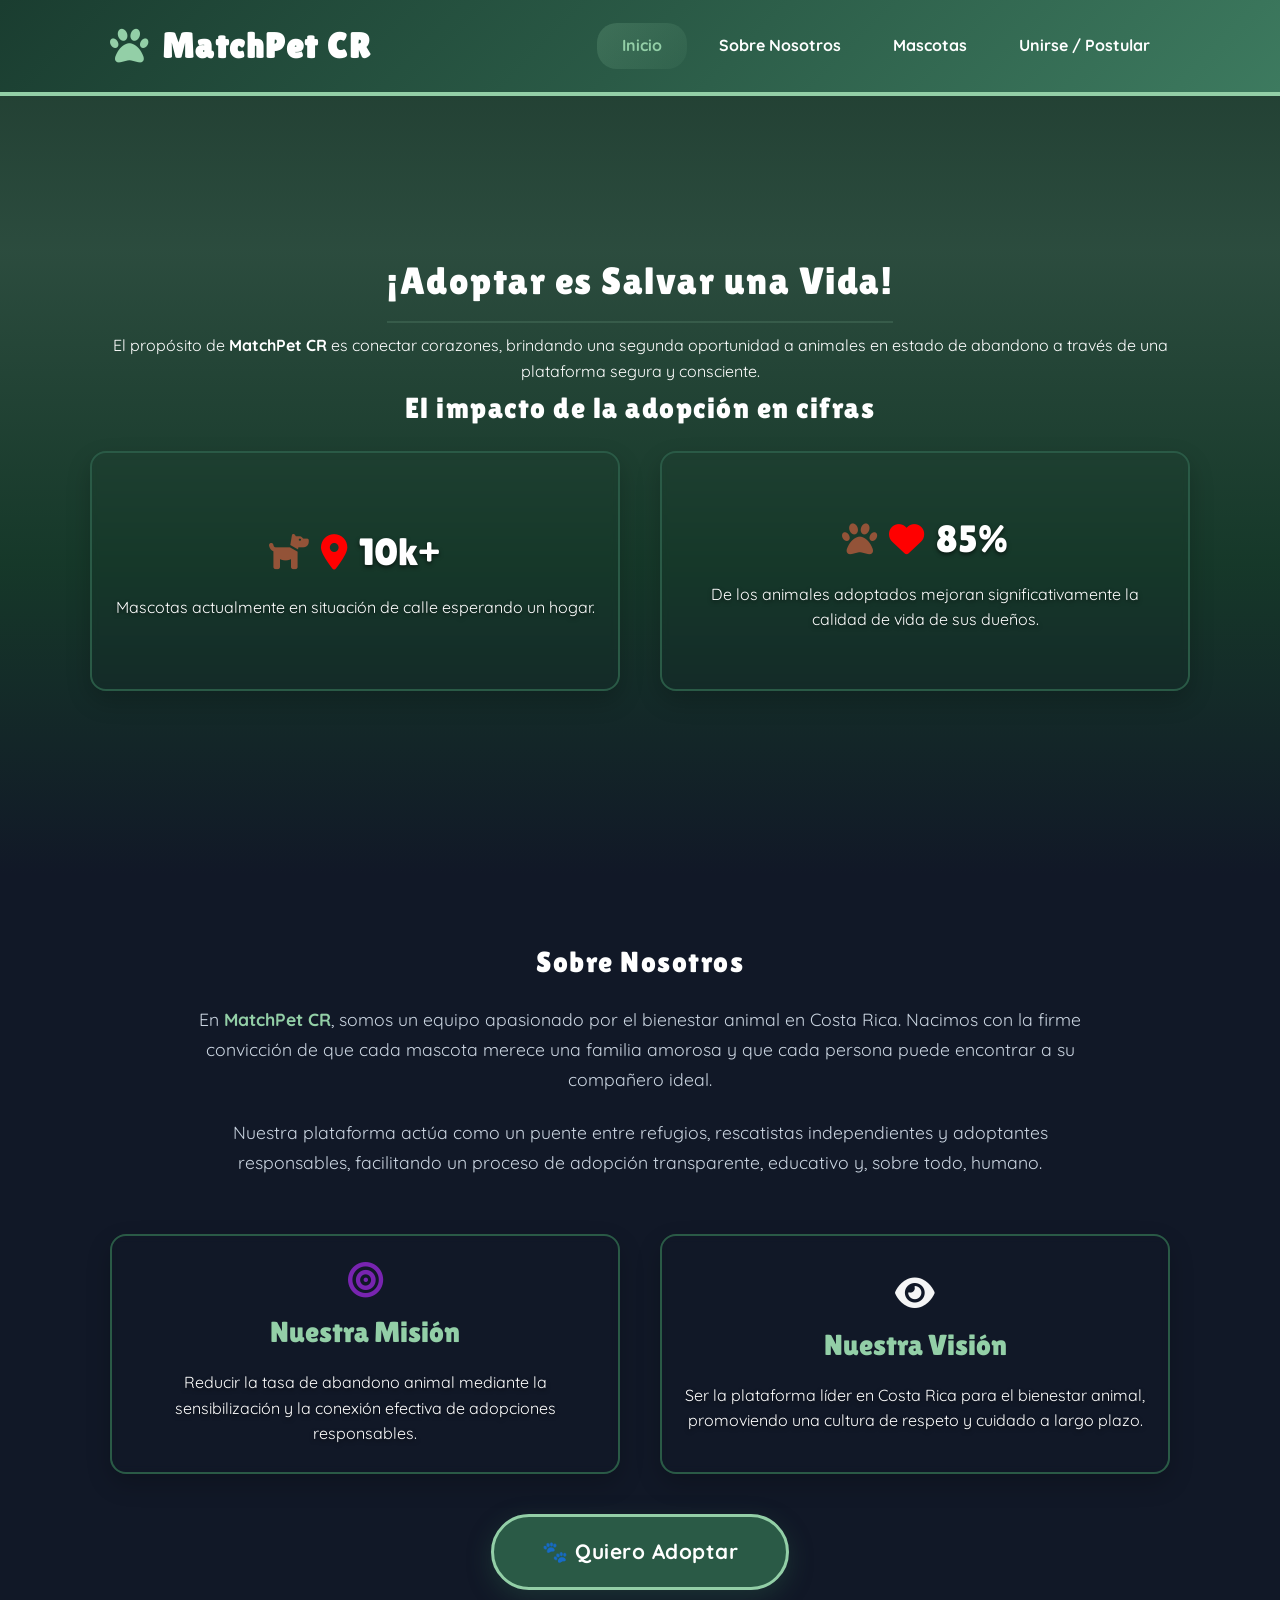
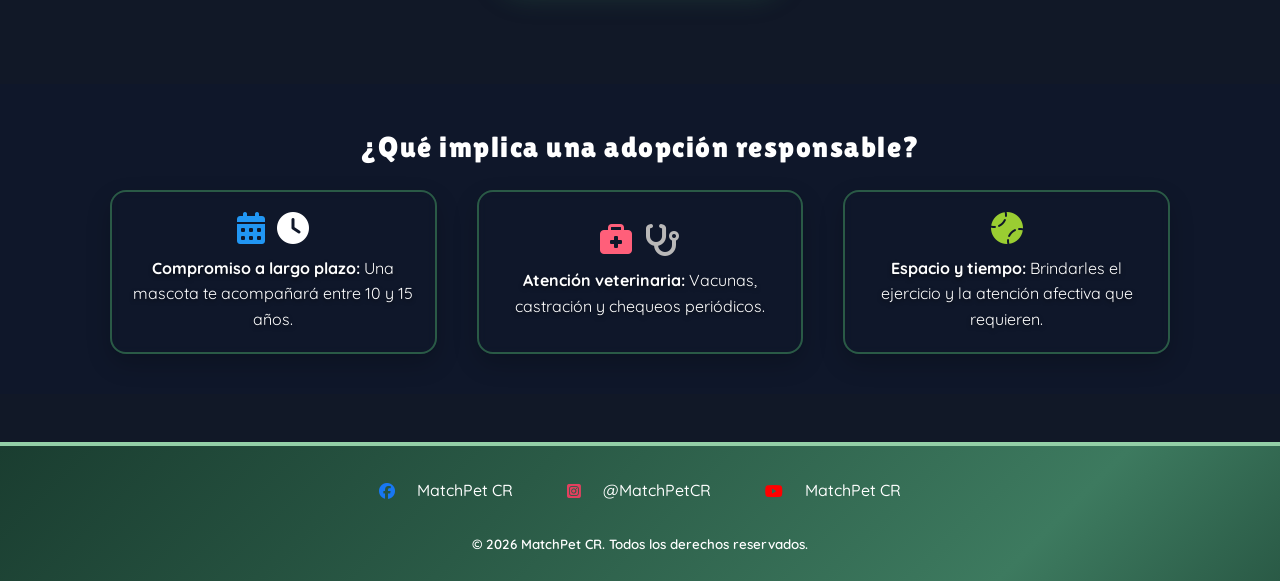
==== commit 66cfc99a: "Implementar lógica de adopción con validación de campos, localStorage y gestión de estados" ====
--- a/index.html
+++ b/index.html
@@ -17,11 +17,9 @@
 
     <link rel="stylesheet" href="css/base.css">       
     <link rel="stylesheet" href="css/header.css">     
-    <link rel="stylesheet" href="css/footer.css">
-    <link rel="stylesheet" href="css/cards.css">      
+    <link rel="stylesheet" href="css/footer.css">     
     <link rel="stylesheet" href="css/iconos.css">
     <link rel="stylesheet" href="css/home.css">       
-    <link rel="stylesheet" href="css/pet.css">
 
     <link rel="stylesheet" href="css/utilities.css">
 
@@ -29,7 +27,6 @@
 </head>
 
 <body>
-
     <header class="site-header">
         <div class="container header-content">
             <p class="logo">
@@ -50,7 +47,6 @@
         </div>
     </header>
 
-
     <main>
         <section id="inicio" class="pet-section">
             <video autoplay muted loop playsinline class="bg-video">
@@ -58,7 +54,6 @@
             </video>
 
             <div class="content-overlay">
-
                 <div class="inicio-content">
                     <h1 class="catalog-title">¡Adoptar es Salvar una Vida!</h1>
                     <p>
@@ -92,8 +87,9 @@
                     <!-- Las tarjetas de Misión y Visión se cargarán desde home.js -->
                 </div>
 
-            <div class="btn-adoptar-wrapper">
-                <a href="catalogo.html" class="btn-adoptar btn-adoptar-grande">🐾 Quiero Adoptar</a>
+                <div class="btn-adoptar-wrapper">
+                    <a href="catalogo.html" class="btn-adoptar btn-adoptar-grande">🐾 Quiero Adoptar</a>
+                </div>
             </div>
         </section>
 
@@ -104,7 +100,6 @@
                 <div id="cifras-adopcion" class="caracteristicas-container cifras-container"></div>
             </div>
         </section>
-
     </main>
 
     <footer id="contacto">
@@ -113,9 +108,7 @@
             <li><i class="fa-brands fa-square-instagram instagram-icon"></i><span>@MatchPetCR</span></li>
             <li><i class="fa-brands fa-youtube youtube-icon"></i><span>MatchPet CR</span></li>
         </ul>
-        <p>
-            <small>&copy; 2026 MatchPet CR. Todos los derechos reservados.</small>
-        </p>
+        <p><small>&copy; 2026 MatchPet CR. Todos los derechos reservados.</small></p>
     </footer>
 
     <script src="js/header.js"></script>
--- a/css/home.css
+++ b/css/home.css
@@ -295,10 +295,92 @@
 }
 
 /* =========================
+SECCIÓN PET (video de fondo)
+========================= */
+
+.pet-section {
+    position: relative;
+
+    display: flex;
+    align-items: center;
+    justify-content: center;
+
+    min-height: 80vh;
+
+    background-color: #1a362a;
+}
+
+.pet-section::before {
+    content: '';
+    position: absolute;
+    inset: 0;
+    z-index: 1;
+
+    background: linear-gradient(
+        to bottom,
+        rgba(105, 152, 131, 0.119) 0%,
+        rgba(84, 126, 108, 0.30) 20%,
+        rgba(20, 57, 41, 0.70) 60%,
+        rgba(17, 24, 39, 1) 100%
+    );
+
+    pointer-events: none;
+}
+
+.bg-video {
+    position: absolute;
+    top: 0;
+    left: 0;
+    z-index: 0;
+
+    width: 100%;
+    height: 100%;
+
+    object-fit: cover;
+}
+
+.content-overlay {
+    position: relative;
+    top: 0;
+    left: 0;
+    z-index: 2;
+
+    width: 100%;
+    height: 100%;
+}
+
+.inicio-content {
+    position: relative;
+    z-index: 3;
+
+    width: 100%;
+
+    padding: 40px 20px 100px;
+
+    box-sizing: border-box;
+}
+
+/* =========================
 RESPONSIVE
 ========================= */
 
+@media (min-width: 768px) {
+    .inicio-content {
+        padding: 90px 90px 120px;
+    }
+}
+
 @media (max-width: 768px) {
+    .bg-video {
+        display: none !important;
+    }
+    .pet-section {
+        background-color: #0f172a;
+    }
+    .pet-section::before {
+        display: none;
+    }
+
     h1.catalog-title {
         font-size: 1.8rem;
     }
@@ -328,35 +410,6 @@
     }
 }
 
-@media (max-width: 400px) {
-    h1.catalog-title {
-        font-size: 1.6rem;
-    }
-    h2 {
-        font-size: 1.4rem;
-    }
-    .card {
-        padding: 20px 16px;
-        min-height: 160px;
-        margin-bottom: 10px;
-    }
-    .card-icons {
-        font-size: 1.8rem;
-    }
-    .card-icons .number {
-        font-size: 2rem;
-    }
-    .card p {
-        font-size: 0.85rem;
-    }
-    .adopcion-responsable {
-        padding: 20px 0;
-    }
-    .btn-adoptar-wrapper {
-        display: none;
-    }
-}
-
 @media (max-width: 480px) {
     .btn-adoptar-grande {
         padding: 14px 30px;
@@ -364,4 +417,53 @@
         width: 90%;
         max-width: 280px;
     }
+}
+
+@media (max-width: 400px) {
+    h1.catalog-title {
+        font-size: 1.6rem;
+    }
+    h2 {
+        font-size: 1.4rem;
+    }
+    .card {
+        padding: 20px 16px;
+        min-height: 160px;
+        margin-bottom: 10px;
+    }
+    .card-icons {
+        font-size: 1.8rem;
+    }
+    .card-icons .number {
+        font-size: 2rem;
+    }
+    .card p {
+        font-size: 0.85rem;
+    }
+    .adopcion-responsable {
+        padding: 20px 0;
+    }
+    .btn-adoptar-wrapper {
+        display: none;
+    }
+
+    .inicio-content {
+        padding: 20px 12px 60px;
+    }
+    .inicio-content h1 {
+        font-size: 1.4rem;
+    }
+    .inicio-content p {
+        font-size: 0.85rem;
+    }
+    .card {
+        padding: 16px;
+        flex-basis: 100%;
+    }
+    .card-icons .number {
+        font-size: 1.4rem;
+    }
+    .card p {
+        font-size: 0.85rem;
+    }
 }
